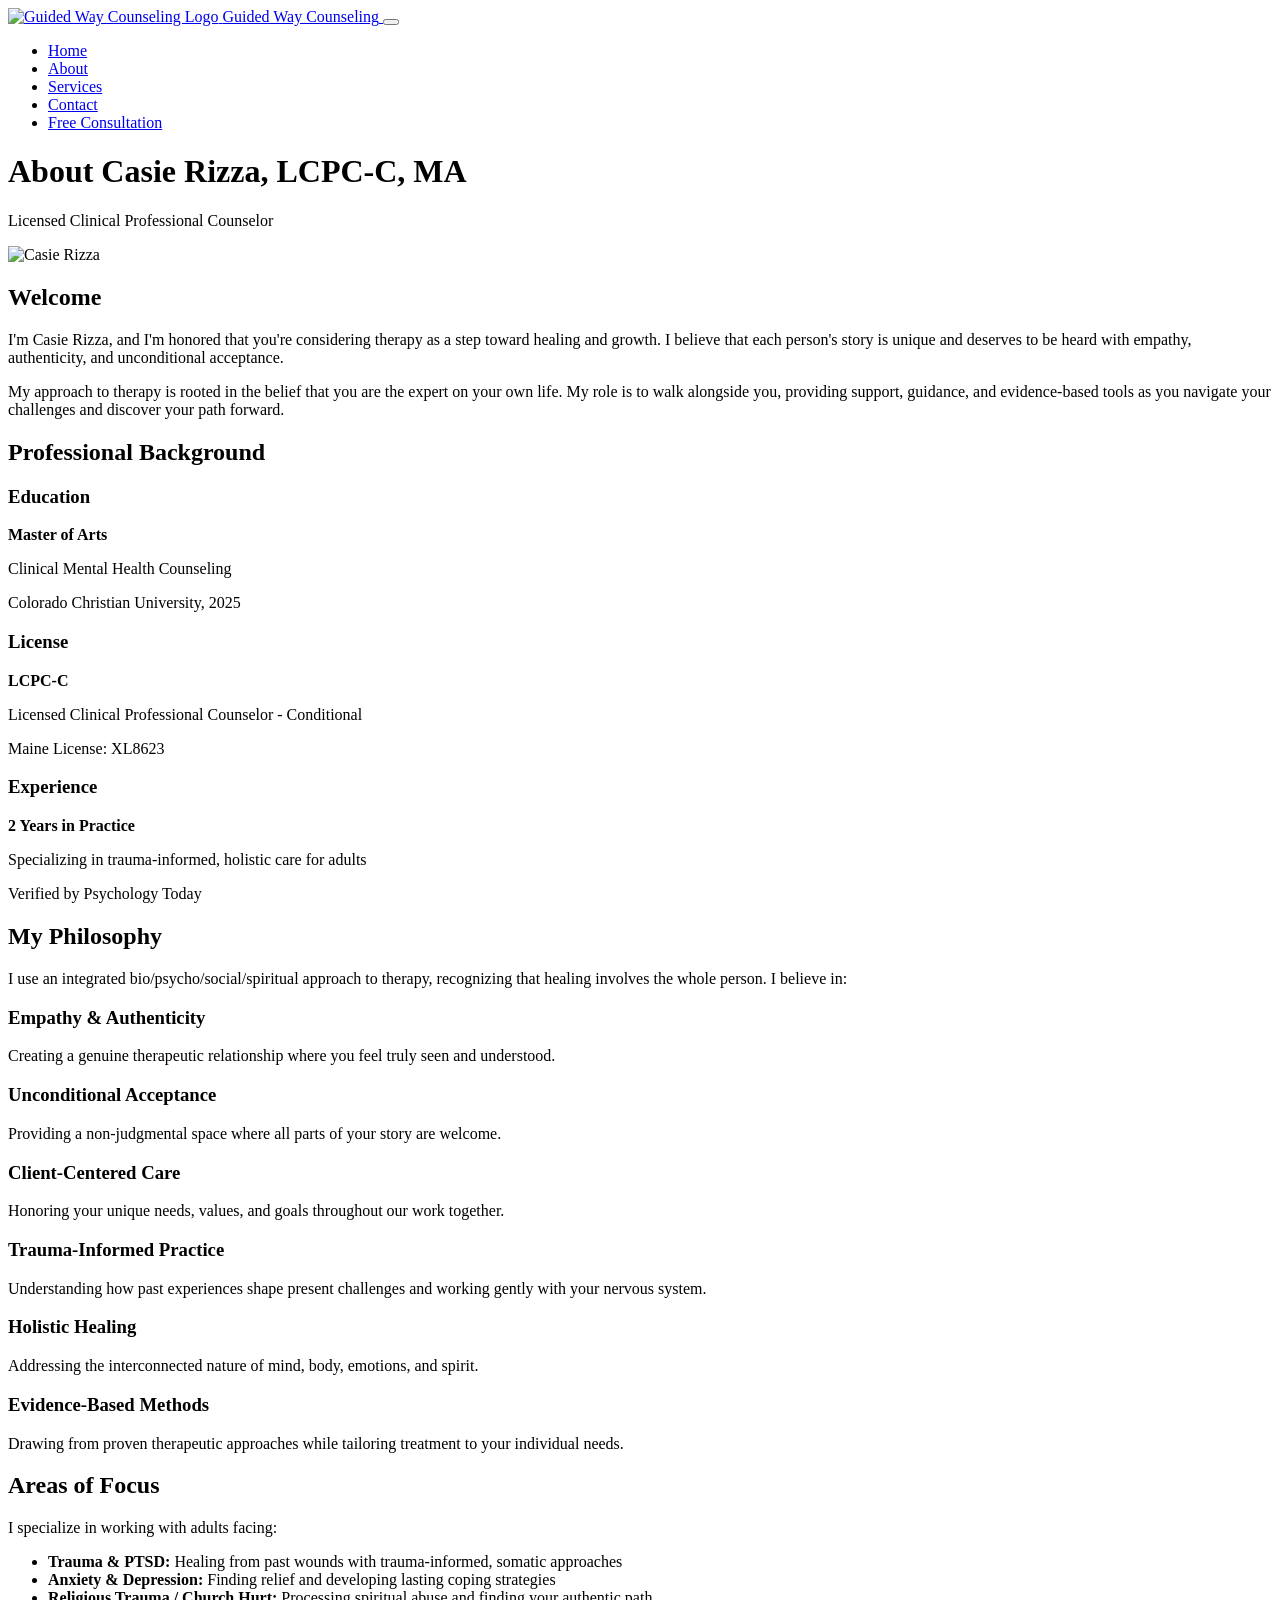
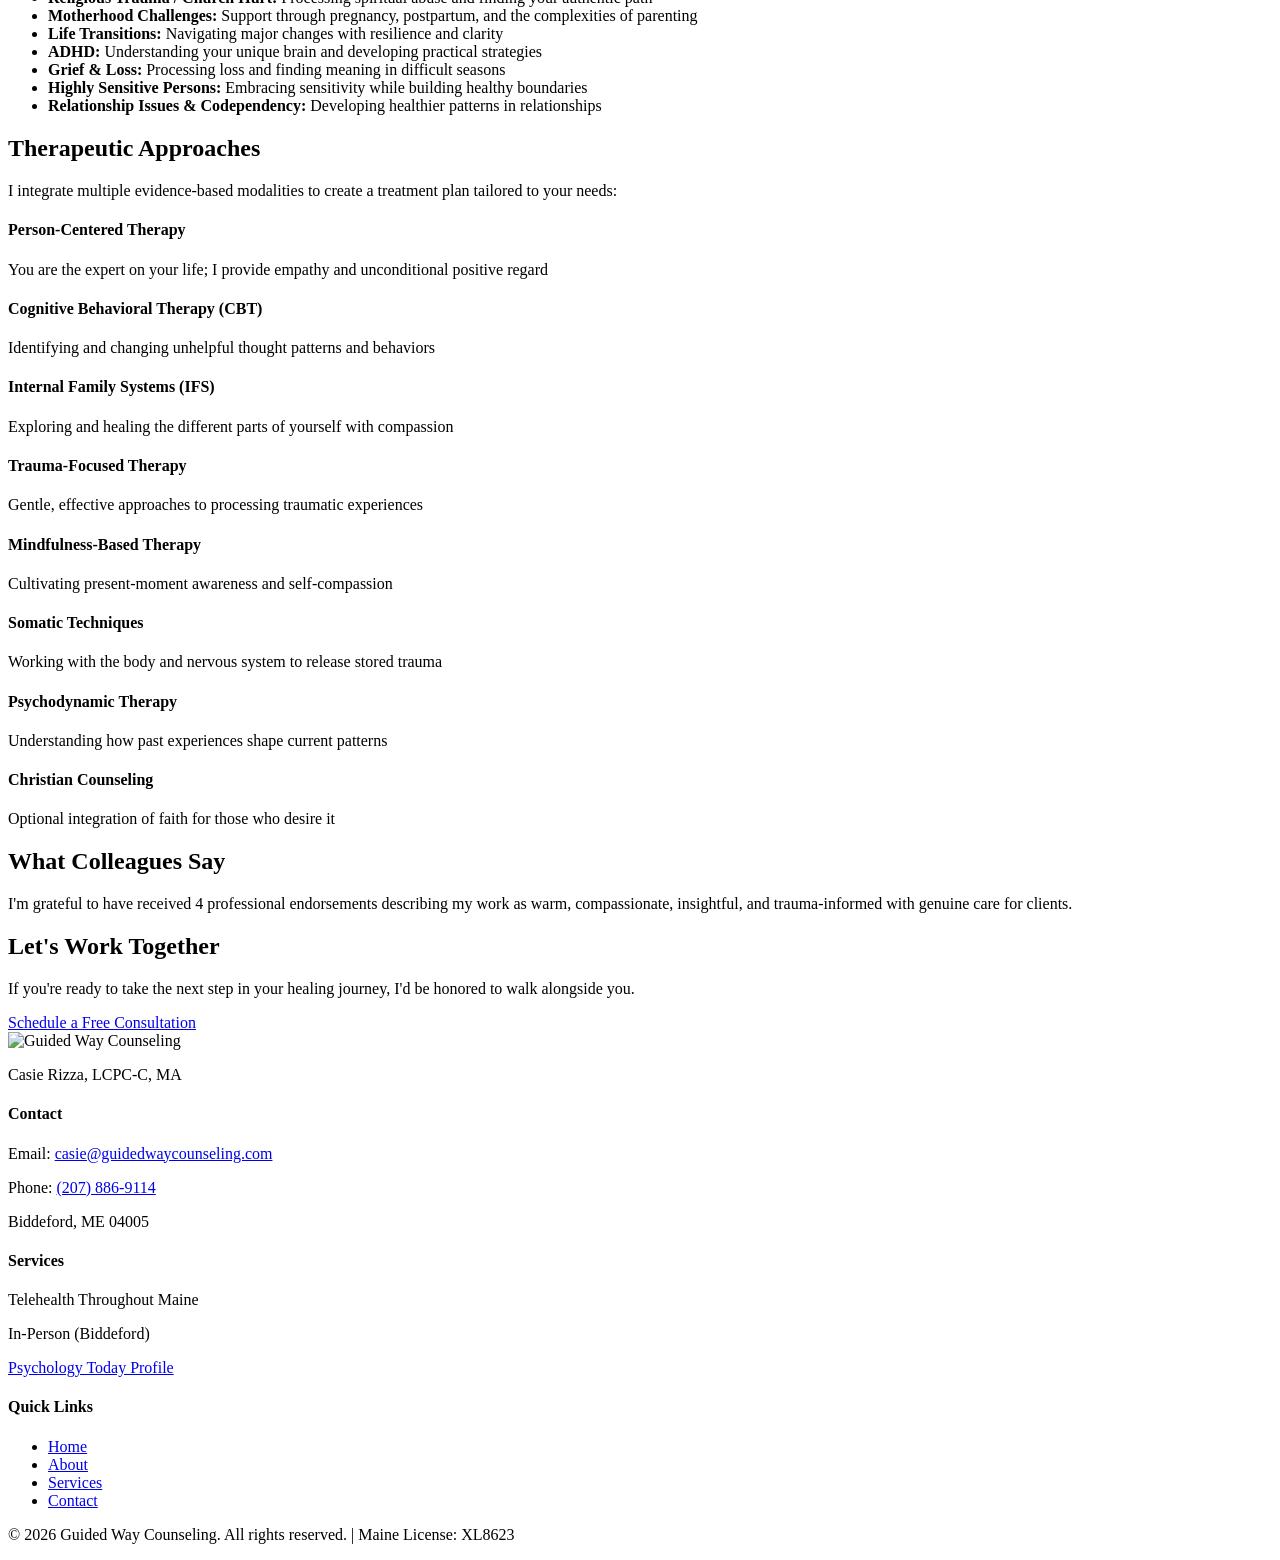
==== about.html @ c4709c86 "Adding About.html" ====
<!DOCTYPE html>
<html lang="en">
<head>
    <meta charset="UTF-8">
    <meta name="viewport" content="width=device-width, initial-scale=1.0">
    <meta name="description" content="Meet Casie Rizza, LCPC-C - Licensed therapist in Biddeford, Maine specializing in trauma, anxiety, and holistic mental health care.">
    <title>About Casie Rizza | Guided Way Counseling</title>
    <link rel="stylesheet" href="css/styles.css">
    <link rel="preconnect" href="https://fonts.googleapis.com">
    <link rel="preconnect" href="https://fonts.gstatic.com" crossorigin>
    <link href="https://fonts.googleapis.com/css2?family=Cormorant+Garamond:wght@300;400;600&family=Montserrat:wght@300;400;500;600&display=swap" rel="stylesheet">
</head>
<body>
    <nav class="navbar">
        <div class="container nav-container">
            <a href="index.html" class="logo">
                <img src="Resources/logo.png" alt="Guided Way Counseling Logo">
                <span>Guided Way Counseling</span>
            </a>
            <button class="mobile-menu-toggle" aria-label="Toggle menu">
                <span></span>
                <span></span>
                <span></span>
            </button>
            <ul class="nav-menu">
                <li><a href="index.html">Home</a></li>
                <li><a href="about.html" class="active">About</a></li>
                <li><a href="services.html">Services</a></li>
                <li><a href="contact.html">Contact</a></li>
                <li><a href="contact.html#consultation" class="cta-button">Free Consultation</a></li>
            </ul>
        </div>
    </nav>

    <header class="page-header">
        <div class="container">
            <h1>About Casie Rizza, LCPC-C, MA</h1>
            <p>Licensed Clinical Professional Counselor</p>
        </div>
    </header>

    <section class="about-content">
        <div class="container">
            <div class="about-intro">
                <div class="about-image">
                    <img src="Resources/logo.png" alt="Casie Rizza">
                </div>
                <div class="about-text">
                    <h2>Welcome</h2>
                    <p>I'm Casie Rizza, and I'm honored that you're considering therapy as a step toward healing and growth. I believe that each person's story is unique and deserves to be heard with empathy, authenticity, and unconditional acceptance.</p>
                    <p>My approach to therapy is rooted in the belief that you are the expert on your own life. My role is to walk alongside you, providing support, guidance, and evidence-based tools as you navigate your challenges and discover your path forward.</p>
                </div>
            </div>

            <div class="credentials">
                <h2>Professional Background</h2>
                <div class="credentials-grid">
                    <div class="credential-card">
                        <h3>Education</h3>
                        <p><strong>Master of Arts</strong></p>
                        <p>Clinical Mental Health Counseling</p>
                        <p>Colorado Christian University, 2025</p>
                    </div>
                    <div class="credential-card">
                        <h3>License</h3>
                        <p><strong>LCPC-C</strong></p>
                        <p>Licensed Clinical Professional Counselor - Conditional</p>
                        <p>Maine License: XL8623</p>
                    </div>
                    <div class="credential-card">
                        <h3>Experience</h3>
                        <p><strong>2 Years in Practice</strong></p>
                        <p>Specializing in trauma-informed, holistic care for adults</p>
                        <p>Verified by Psychology Today</p>
                    </div>
                </div>
            </div>

            <div class="philosophy">
                <h2>My Philosophy</h2>
                <p>I use an integrated bio/psycho/social/spiritual approach to therapy, recognizing that healing involves the whole person. I believe in:</p>
                <div class="philosophy-points">
                    <div class="philosophy-item">
                        <h3>Empathy & Authenticity</h3>
                        <p>Creating a genuine therapeutic relationship where you feel truly seen and understood.</p>
                    </div>
                    <div class="philosophy-item">
                        <h3>Unconditional Acceptance</h3>
                        <p>Providing a non-judgmental space where all parts of your story are welcome.</p>
                    </div>
                    <div class="philosophy-item">
                        <h3>Client-Centered Care</h3>
                        <p>Honoring your unique needs, values, and goals throughout our work together.</p>
                    </div>
                    <div class="philosophy-item">
                        <h3>Trauma-Informed Practice</h3>
                        <p>Understanding how past experiences shape present challenges and working gently with your nervous system.</p>
                    </div>
                    <div class="philosophy-item">
                        <h3>Holistic Healing</h3>
                        <p>Addressing the interconnected nature of mind, body, emotions, and spirit.</p>
                    </div>
                    <div class="philosophy-item">
                        <h3>Evidence-Based Methods</h3>
                        <p>Drawing from proven therapeutic approaches while tailoring treatment to your individual needs.</p>
                    </div>
                </div>
            </div>

            <div class="specialization">
                <h2>Areas of Focus</h2>
                <p>I specialize in working with adults facing:</p>
                <ul class="specialization-list">
                    <li><strong>Trauma & PTSD:</strong> Healing from past wounds with trauma-informed, somatic approaches</li>
                    <li><strong>Anxiety & Depression:</strong> Finding relief and developing lasting coping strategies</li>
                    <li><strong>Religious Trauma / Church Hurt:</strong> Processing spiritual abuse and finding your authentic path</li>
                    <li><strong>Motherhood Challenges:</strong> Support through pregnancy, postpartum, and the complexities of parenting</li>
                    <li><strong>Life Transitions:</strong> Navigating major changes with resilience and clarity</li>
                    <li><strong>ADHD:</strong> Understanding your unique brain and developing practical strategies</li>
                    <li><strong>Grief & Loss:</strong> Processing loss and finding meaning in difficult seasons</li>
                    <li><strong>Highly Sensitive Persons:</strong> Embracing sensitivity while building healthy boundaries</li>
                    <li><strong>Relationship Issues & Codependency:</strong> Developing healthier patterns in relationships</li>
                </ul>
            </div>

            <div class="approach-methods">
                <h2>Therapeutic Approaches</h2>
                <p>I integrate multiple evidence-based modalities to create a treatment plan tailored to your needs:</p>
                <div class="methods-grid">
                    <div class="method-item">
                        <h4>Person-Centered Therapy</h4>
                        <p>You are the expert on your life; I provide empathy and unconditional positive regard</p>
                    </div>
                    <div class="method-item">
                        <h4>Cognitive Behavioral Therapy (CBT)</h4>
                        <p>Identifying and changing unhelpful thought patterns and behaviors</p>
                    </div>
                    <div class="method-item">
                        <h4>Internal Family Systems (IFS)</h4>
                        <p>Exploring and healing the different parts of yourself with compassion</p>
                    </div>
                    <div class="method-item">
                        <h4>Trauma-Focused Therapy</h4>
                        <p>Gentle, effective approaches to processing traumatic experiences</p>
                    </div>
                    <div class="method-item">
                        <h4>Mindfulness-Based Therapy</h4>
                        <p>Cultivating present-moment awareness and self-compassion</p>
                    </div>
                    <div class="method-item">
                        <h4>Somatic Techniques</h4>
                        <p>Working with the body and nervous system to release stored trauma</p>
                    </div>
                    <div class="method-item">
                        <h4>Psychodynamic Therapy</h4>
                        <p>Understanding how past experiences shape current patterns</p>
                    </div>
                    <div class="method-item">
                        <h4>Christian Counseling</h4>
                        <p>Optional integration of faith for those who desire it</p>
                    </div>
                </div>
            </div>

            <div class="endorsements">
                <h2>What Colleagues Say</h2>
                <p class="endorsement-intro">I'm grateful to have received 4 professional endorsements describing my work as warm, compassionate, insightful, and trauma-informed with genuine care for clients.</p>
            </div>

            <div class="cta-box">
                <h2>Let's Work Together</h2>
                <p>If you're ready to take the next step in your healing journey, I'd be honored to walk alongside you.</p>
                <a href="contact.html#consultation" class="button primary">Schedule a Free Consultation</a>
            </div>
        </div>
    </section>

    <footer>
        <div class="container footer-content">
            <div class="footer-col">
                <img src="Resources/logo.png" alt="Guided Way Counseling" class="footer-logo">
                <p>Casie Rizza, LCPC-C, MA</p>
            </div>
            <div class="footer-col">
                <h4>Contact</h4>
                <p>Email: <a href="mailto:casie@guidedwaycounseling.com">casie@guidedwaycounseling.com</a></p>
                <p>Phone: <a href="tel:2078869114">(207) 886-9114</a></p>
                <p>Biddeford, ME 04005</p>
            </div>
            <div class="footer-col">
                <h4>Services</h4>
                <p>Telehealth Throughout Maine</p>
                <p>In-Person (Biddeford)</p>
                <p><a href="https://www.psychologytoday.com/us/therapists/casie-rizza-biddeford-me/1425780" target="_blank" rel="noopener">Psychology Today Profile</a></p>
            </div>
            <div class="footer-col">
                <h4>Quick Links</h4>
                <ul>
                    <li><a href="index.html">Home</a></li>
                    <li><a href="about.html">About</a></li>
                    <li><a href="services.html">Services</a></li>
                    <li><a href="contact.html">Contact</a></li>
                </ul>
            </div>
        </div>
        <div class="footer-bottom">
            <p>&copy; 2026 Guided Way Counseling. All rights reserved. | Maine License: XL8623</p>
        </div>
    </footer>

    <script src="js/script.js"></script>
</body>
</html>
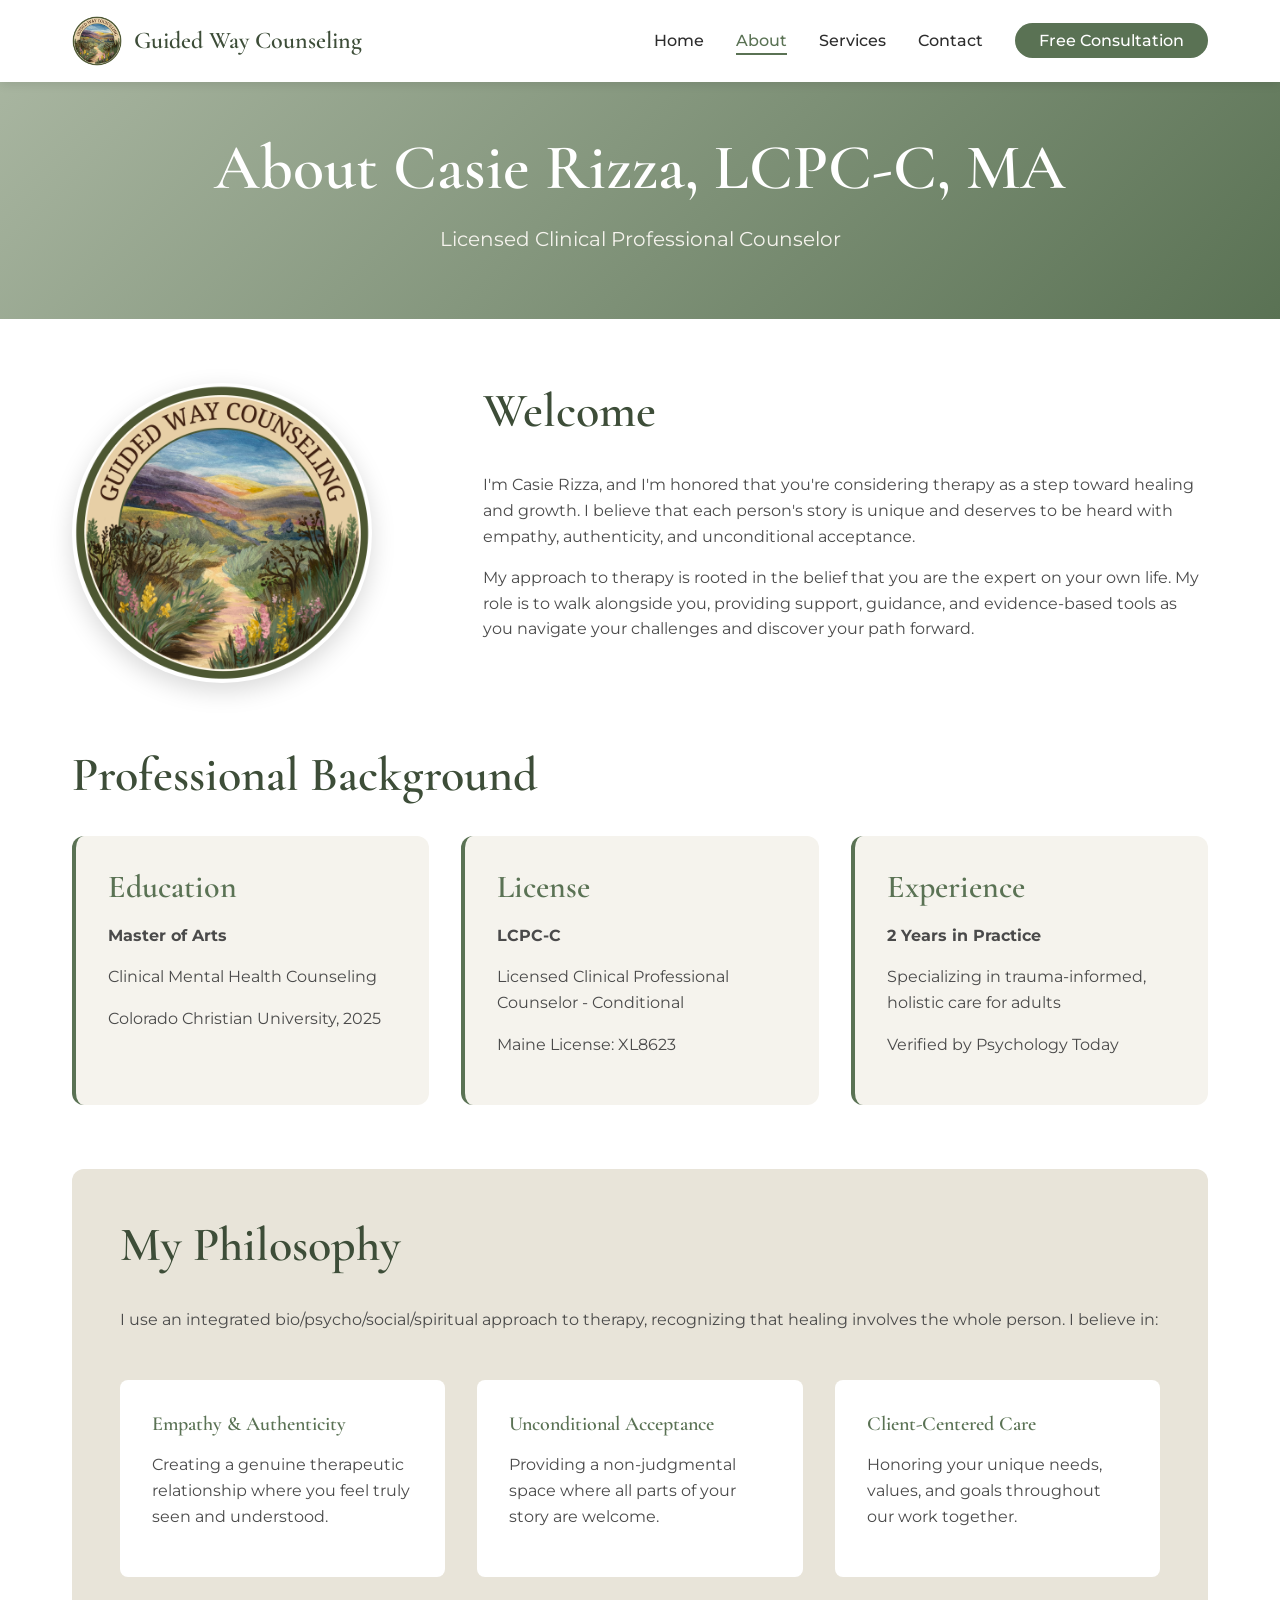
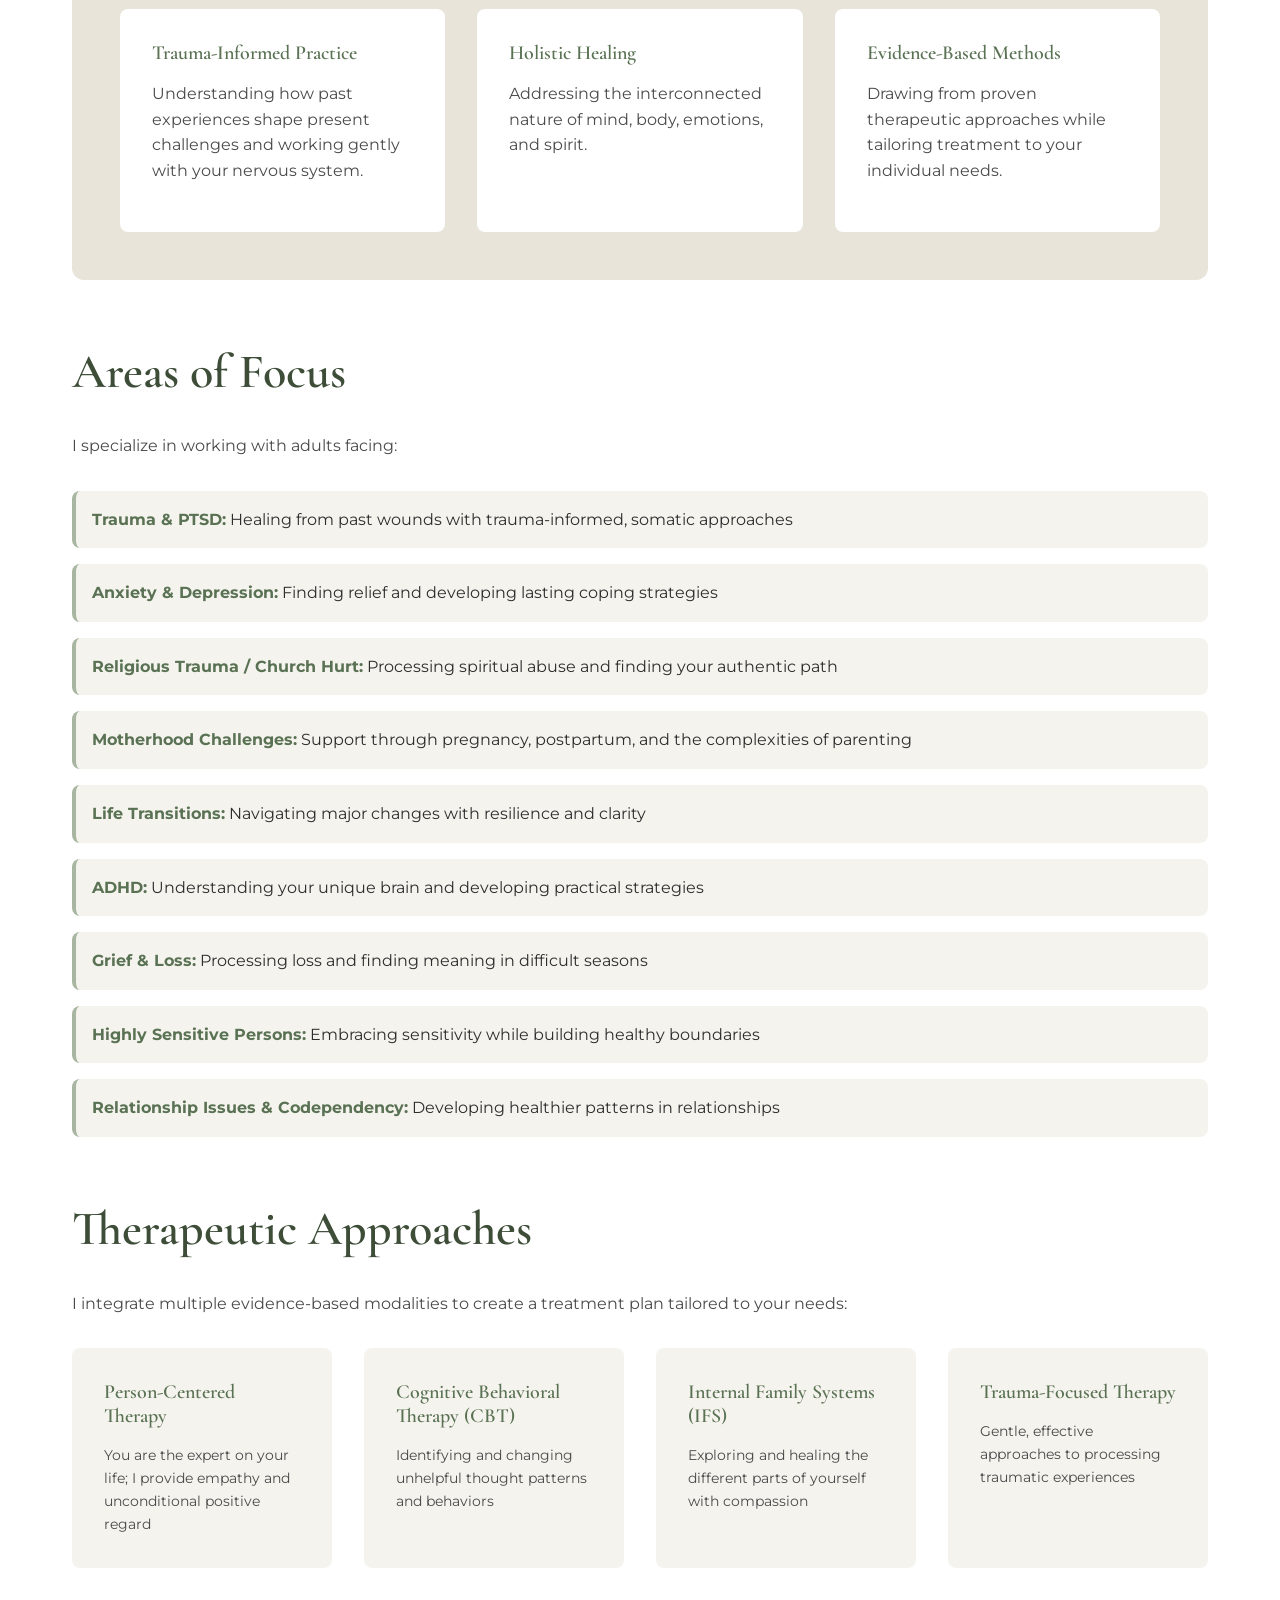
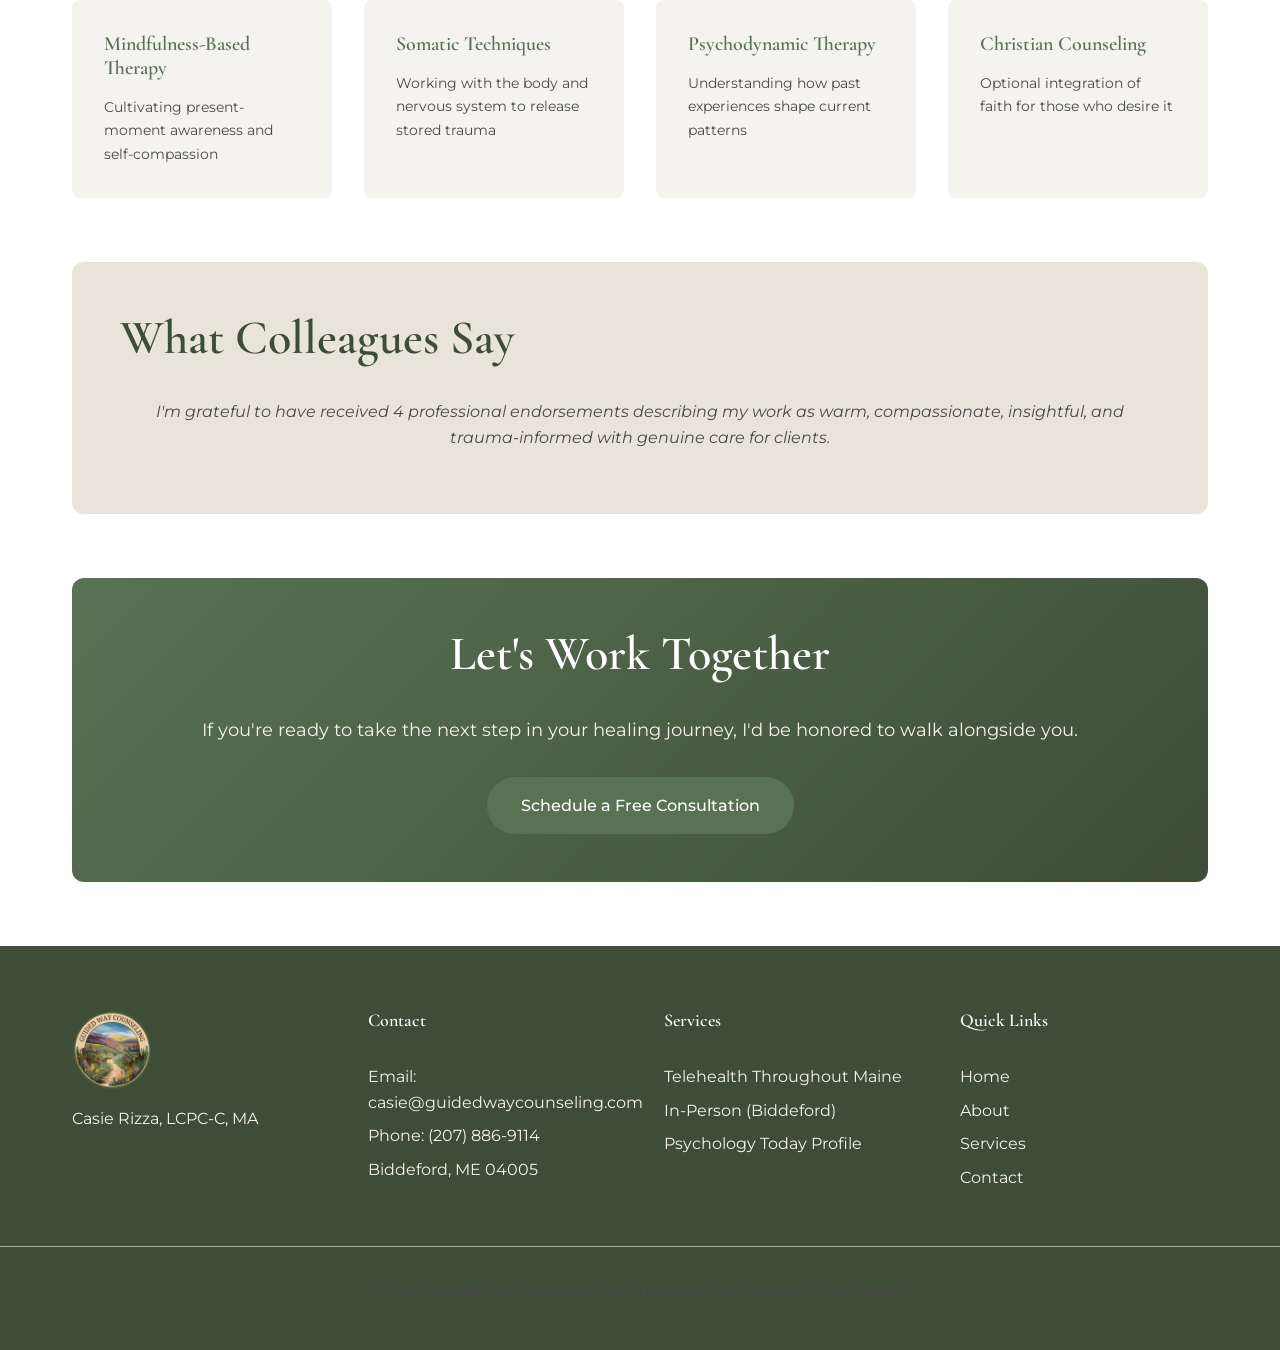
==== commit c757688a: "Added construction page" ====
--- a/about.html
+++ b/about.html
@@ -13,7 +13,7 @@
 <body>
     <nav class="navbar">
         <div class="container nav-container">
-            <a href="index.html" class="logo">
+            <a href="home.html" class="logo">
                 <img src="Resources/logo.png" alt="Guided Way Counseling Logo">
                 <span>Guided Way Counseling</span>
             </a>
@@ -23,7 +23,7 @@
                 <span></span>
             </button>
             <ul class="nav-menu">
-                <li><a href="index.html">Home</a></li>
+                <li><a href="home.html">Home</a></li>
                 <li><a href="about.html" class="active">About</a></li>
                 <li><a href="services.html">Services</a></li>
                 <li><a href="contact.html">Contact</a></li>
@@ -196,7 +196,7 @@
             <div class="footer-col">
                 <h4>Quick Links</h4>
                 <ul>
-                    <li><a href="index.html">Home</a></li>
+                    <li><a href="home.html">Home</a></li>
                     <li><a href="about.html">About</a></li>
                     <li><a href="services.html">Services</a></li>
                     <li><a href="contact.html">Contact</a></li>
--- a/css/styles.css
+++ b/css/styles.css
@@ -0,0 +1,1163 @@
+/* ========================================
+   CSS VARIABLES & RESET
+   ======================================== */
+
+:root {
+    /* Color palette inspired by the logo */
+    --primary-green: #5a7254;
+    --dark-green: #3d4d38;
+    --light-green: #8b9d83;
+    --sage: #a8b5a0;
+    --cream: #f5f3ed;
+    --beige: #e8e4d9;
+    --warm-brown: #8b7355;
+    --text-dark: #2d2d2d;
+    --text-medium: #4a4a4a;
+    --text-light: #6b6b6b;
+    --white: #ffffff;
+
+    /* Typography */
+    --font-heading: 'Cormorant Garamond', serif;
+    --font-body: 'Montserrat', sans-serif;
+
+    /* Spacing */
+    --spacing-xs: 0.5rem;
+    --spacing-sm: 1rem;
+    --spacing-md: 2rem;
+    --spacing-lg: 3rem;
+    --spacing-xl: 4rem;
+
+    /* Transitions */
+    --transition: all 0.3s ease;
+}
+
+* {
+    margin: 0;
+    padding: 0;
+    box-sizing: border-box;
+}
+
+html {
+    scroll-behavior: smooth;
+}
+
+body {
+    font-family: var(--font-body);
+    color: var(--text-dark);
+    line-height: 1.6;
+    background-color: var(--white);
+}
+
+img {
+    max-width: 100%;
+    height: auto;
+    display: block;
+}
+
+a {
+    text-decoration: none;
+    color: inherit;
+    transition: var(--transition);
+}
+
+ul {
+    list-style: none;
+}
+
+/* ========================================
+   TYPOGRAPHY
+   ======================================== */
+
+h1, h2, h3, h4, h5, h6 {
+    font-family: var(--font-heading);
+    font-weight: 600;
+    line-height: 1.2;
+    color: var(--dark-green);
+}
+
+h1 {
+    font-size: clamp(2.5rem, 5vw, 4rem);
+    margin-bottom: var(--spacing-md);
+}
+
+h2 {
+    font-size: clamp(2rem, 4vw, 3rem);
+    margin-bottom: var(--spacing-md);
+}
+
+h3 {
+    font-size: clamp(1.5rem, 3vw, 2rem);
+    margin-bottom: var(--spacing-sm);
+}
+
+h4 {
+    font-size: 1.25rem;
+    margin-bottom: var(--spacing-sm);
+}
+
+p {
+    margin-bottom: var(--spacing-sm);
+    color: var(--text-medium);
+}
+
+/* ========================================
+   LAYOUT UTILITIES
+   ======================================== */
+
+.container {
+    max-width: 1200px;
+    margin: 0 auto;
+    padding: 0 var(--spacing-md);
+}
+
+.center-button {
+    text-align: center;
+    margin-top: var(--spacing-lg);
+}
+
+/* ========================================
+   BUTTONS
+   ======================================== */
+
+.button {
+    display: inline-block;
+    padding: 0.875rem 2rem;
+    border-radius: 50px;
+    font-weight: 500;
+    font-size: 1rem;
+    text-align: center;
+    cursor: pointer;
+    transition: var(--transition);
+    border: 2px solid transparent;
+}
+
+.button.primary {
+    background-color: var(--primary-green);
+    color: var(--white);
+    border-color: var(--primary-green);
+}
+
+.button.primary:hover {
+    background-color: var(--dark-green);
+    border-color: var(--dark-green);
+    transform: translateY(-2px);
+    box-shadow: 0 4px 12px rgba(58, 77, 52, 0.3);
+}
+
+.button.secondary {
+    background-color: transparent;
+    color: var(--primary-green);
+    border-color: var(--primary-green);
+}
+
+.button.secondary:hover {
+    background-color: var(--primary-green);
+    color: var(--white);
+    transform: translateY(-2px);
+}
+
+.button.large {
+    padding: 1.125rem 2.5rem;
+    font-size: 1.125rem;
+}
+
+/* ========================================
+   NAVIGATION
+   ======================================== */
+
+.navbar {
+    background-color: var(--white);
+    box-shadow: 0 2px 10px rgba(0, 0, 0, 0.1);
+    position: sticky;
+    top: 0;
+    z-index: 1000;
+    padding: 1rem 0;
+}
+
+.nav-container {
+    display: flex;
+    justify-content: space-between;
+    align-items: center;
+}
+
+.logo {
+    display: flex;
+    align-items: center;
+    gap: 0.75rem;
+    font-family: var(--font-heading);
+    font-size: 1.5rem;
+    font-weight: 600;
+    color: var(--dark-green);
+}
+
+.logo img {
+    width: 50px;
+    height: 50px;
+    border-radius: 50%;
+}
+
+.nav-menu {
+    display: flex;
+    gap: 2rem;
+    align-items: center;
+}
+
+.nav-menu a {
+    color: var(--text-dark);
+    font-weight: 500;
+    font-size: 1rem;
+    position: relative;
+}
+
+.nav-menu a:hover,
+.nav-menu a.active {
+    color: var(--primary-green);
+}
+
+.nav-menu a::after {
+    content: '';
+    position: absolute;
+    bottom: -5px;
+    left: 0;
+    width: 0;
+    height: 2px;
+    background-color: var(--primary-green);
+    transition: var(--transition);
+}
+
+.nav-menu a:hover::after,
+.nav-menu a.active::after {
+    width: 100%;
+}
+
+.nav-menu .cta-button {
+    background-color: var(--primary-green);
+    color: var(--white);
+    padding: 0.5rem 1.5rem;
+    border-radius: 50px;
+}
+
+.nav-menu .cta-button::after {
+    display: none;
+}
+
+.nav-menu .cta-button:hover {
+    background-color: var(--dark-green);
+    transform: translateY(-2px);
+}
+
+.mobile-menu-toggle {
+    display: none;
+    flex-direction: column;
+    gap: 4px;
+    background: none;
+    border: none;
+    cursor: pointer;
+    padding: 0.5rem;
+}
+
+.mobile-menu-toggle span {
+    display: block;
+    width: 25px;
+    height: 3px;
+    background-color: var(--dark-green);
+    border-radius: 3px;
+    transition: var(--transition);
+}
+
+/* ========================================
+   HERO SECTION
+   ======================================== */
+
+.hero {
+    background: linear-gradient(135deg, var(--sage) 0%, var(--primary-green) 100%);
+    color: var(--white);
+    padding: var(--spacing-xl) 0;
+    text-align: center;
+    min-height: 70vh;
+    display: flex;
+    align-items: center;
+    justify-content: center;
+}
+
+.hero-content {
+    max-width: 900px;
+    margin: 0 auto;
+    padding: 0 var(--spacing-md);
+}
+
+.hero h1 {
+    color: var(--white);
+    margin-bottom: var(--spacing-md);
+    text-shadow: 2px 2px 4px rgba(0, 0, 0, 0.2);
+}
+
+.hero-subtitle {
+    font-size: clamp(1.25rem, 3vw, 1.75rem);
+    font-family: var(--font-heading);
+    margin-bottom: var(--spacing-sm);
+    font-weight: 400;
+}
+
+.hero-description {
+    font-size: clamp(1rem, 2vw, 1.125rem);
+    margin-bottom: var(--spacing-lg);
+    max-width: 700px;
+    margin-left: auto;
+    margin-right: auto;
+    color: var(--cream);
+}
+
+.hero-buttons {
+    display: flex;
+    gap: 1.5rem;
+    justify-content: center;
+    flex-wrap: wrap;
+}
+
+.hero-buttons .button.primary {
+    background-color: var(--white);
+    color: var(--primary-green);
+    border-color: var(--white);
+}
+
+.hero-buttons .button.primary:hover {
+    background-color: var(--cream);
+    border-color: var(--cream);
+}
+
+.hero-buttons .button.secondary {
+    background-color: transparent;
+    color: var(--white);
+    border-color: var(--white);
+}
+
+.hero-buttons .button.secondary:hover {
+    background-color: var(--white);
+    color: var(--primary-green);
+}
+
+/* ========================================
+   PAGE HEADER
+   ======================================== */
+
+.page-header {
+    background: linear-gradient(135deg, var(--sage) 0%, var(--primary-green) 100%);
+    color: var(--white);
+    padding: var(--spacing-lg) 0;
+    text-align: center;
+}
+
+.page-header h1 {
+    color: var(--white);
+    margin-bottom: var(--spacing-sm);
+}
+
+.page-header p {
+    font-size: 1.25rem;
+    color: var(--cream);
+}
+
+/* ========================================
+   SECTIONS
+   ======================================== */
+
+section {
+    padding: var(--spacing-xl) 0;
+}
+
+.intro {
+    background-color: var(--cream);
+    text-align: center;
+}
+
+.intro-content {
+    max-width: 800px;
+    margin: 0 auto;
+}
+
+.intro h2 {
+    margin-bottom: var(--spacing-md);
+}
+
+/* ========================================
+   SPECIALTIES SECTION
+   ======================================== */
+
+.specialties {
+    background-color: var(--white);
+}
+
+.specialties h2 {
+    text-align: center;
+    margin-bottom: var(--spacing-lg);
+}
+
+.specialties-grid {
+    display: grid;
+    grid-template-columns: repeat(auto-fit, minmax(250px, 1fr));
+    gap: var(--spacing-md);
+}
+
+.specialty-card {
+    background-color: var(--cream);
+    padding: var(--spacing-md);
+    border-radius: 12px;
+    text-align: center;
+    transition: var(--transition);
+    border: 2px solid transparent;
+}
+
+.specialty-card:hover {
+    transform: translateY(-5px);
+    box-shadow: 0 8px 20px rgba(0, 0, 0, 0.1);
+    border-color: var(--sage);
+}
+
+.specialty-icon {
+    font-size: 3rem;
+    margin-bottom: var(--spacing-sm);
+}
+
+.specialty-card h3 {
+    color: var(--primary-green);
+    margin-bottom: var(--spacing-sm);
+}
+
+.specialty-card p {
+    font-size: 0.95rem;
+}
+
+/* ========================================
+   APPROACH SECTION
+   ======================================== */
+
+.approach {
+    background-color: var(--beige);
+}
+
+.approach-content {
+    display: grid;
+    grid-template-columns: 1fr 1fr;
+    gap: var(--spacing-lg);
+    align-items: center;
+}
+
+.approach-text ul {
+    list-style: disc;
+    margin-left: var(--spacing-md);
+    margin-bottom: var(--spacing-md);
+}
+
+.approach-text ul li {
+    margin-bottom: var(--spacing-xs);
+    color: var(--text-medium);
+}
+
+.approach-image img {
+    border-radius: 50%;
+    max-width: 400px;
+    margin: 0 auto;
+    box-shadow: 0 8px 24px rgba(0, 0, 0, 0.15);
+}
+
+/* ========================================
+   AVAILABILITY SECTION
+   ======================================== */
+
+.availability {
+    background-color: var(--white);
+}
+
+.availability h2 {
+    text-align: center;
+    margin-bottom: var(--spacing-lg);
+}
+
+.availability-grid {
+    display: grid;
+    grid-template-columns: repeat(auto-fit, minmax(300px, 1fr));
+    gap: var(--spacing-md);
+    max-width: 900px;
+    margin: 0 auto;
+}
+
+.availability-card {
+    background-color: var(--cream);
+    padding: var(--spacing-md);
+    border-radius: 12px;
+    border: 2px solid var(--sage);
+}
+
+.availability-card h3 {
+    color: var(--primary-green);
+    margin-bottom: var(--spacing-md);
+    text-align: center;
+}
+
+.availability-card p {
+    margin-bottom: var(--spacing-sm);
+}
+
+.availability-card .accepting {
+    color: var(--primary-green);
+    font-weight: 600;
+    margin-top: var(--spacing-md);
+}
+
+.availability-card .note {
+    font-style: italic;
+    color: var(--text-light);
+    margin-top: var(--spacing-md);
+}
+
+/* ========================================
+   CTA SECTION
+   ======================================== */
+
+.cta-section {
+    background: linear-gradient(135deg, var(--primary-green) 0%, var(--dark-green) 100%);
+    color: var(--white);
+    text-align: center;
+    padding: var(--spacing-xl) 0;
+}
+
+.cta-section h2 {
+    color: var(--white);
+    margin-bottom: var(--spacing-sm);
+}
+
+.cta-section p {
+    color: var(--cream);
+    font-size: 1.125rem;
+    margin-bottom: var(--spacing-lg);
+}
+
+.cta-section .button.primary {
+    background-color: var(--white);
+    color: var(--primary-green);
+    border-color: var(--white);
+}
+
+.cta-section .button.primary:hover {
+    background-color: var(--cream);
+    border-color: var(--cream);
+}
+
+/* ========================================
+   ABOUT PAGE
+   ======================================== */
+
+.about-content {
+    padding: var(--spacing-xl) 0;
+}
+
+.about-intro {
+    display: grid;
+    grid-template-columns: 1fr 2fr;
+    gap: var(--spacing-lg);
+    align-items: start;
+    margin-bottom: var(--spacing-xl);
+}
+
+.about-image img {
+    border-radius: 50%;
+    max-width: 300px;
+    box-shadow: 0 8px 24px rgba(0, 0, 0, 0.15);
+}
+
+.credentials {
+    margin-bottom: var(--spacing-xl);
+}
+
+.credentials-grid {
+    display: grid;
+    grid-template-columns: repeat(auto-fit, minmax(280px, 1fr));
+    gap: var(--spacing-md);
+}
+
+.credential-card {
+    background-color: var(--cream);
+    padding: var(--spacing-md);
+    border-radius: 12px;
+    border-left: 4px solid var(--primary-green);
+}
+
+.credential-card h3 {
+    color: var(--primary-green);
+    margin-bottom: var(--spacing-sm);
+}
+
+.philosophy {
+    margin-bottom: var(--spacing-xl);
+    background-color: var(--beige);
+    padding: var(--spacing-lg);
+    border-radius: 12px;
+}
+
+.philosophy-points {
+    display: grid;
+    grid-template-columns: repeat(auto-fit, minmax(300px, 1fr));
+    gap: var(--spacing-md);
+    margin-top: var(--spacing-lg);
+}
+
+.philosophy-item {
+    background-color: var(--white);
+    padding: var(--spacing-md);
+    border-radius: 8px;
+}
+
+.philosophy-item h3 {
+    font-size: 1.25rem;
+    color: var(--primary-green);
+}
+
+.specialization {
+    margin-bottom: var(--spacing-xl);
+}
+
+.specialization-list {
+    list-style: none;
+    margin-top: var(--spacing-md);
+}
+
+.specialization-list li {
+    padding: var(--spacing-sm);
+    margin-bottom: var(--spacing-sm);
+    background-color: var(--cream);
+    border-radius: 8px;
+    border-left: 4px solid var(--sage);
+}
+
+.specialization-list li strong {
+    color: var(--primary-green);
+}
+
+.approach-methods {
+    margin-bottom: var(--spacing-xl);
+}
+
+.methods-grid {
+    display: grid;
+    grid-template-columns: repeat(auto-fit, minmax(250px, 1fr));
+    gap: var(--spacing-md);
+    margin-top: var(--spacing-md);
+}
+
+.method-item {
+    background-color: var(--cream);
+    padding: var(--spacing-md);
+    border-radius: 8px;
+}
+
+.method-item h4 {
+    color: var(--primary-green);
+}
+
+.method-item p {
+    font-size: 0.9rem;
+    margin: 0;
+}
+
+.endorsements {
+    background-color: var(--beige);
+    padding: var(--spacing-lg);
+    border-radius: 12px;
+    margin-bottom: var(--spacing-xl);
+}
+
+.endorsement-intro {
+    font-style: italic;
+    color: var(--text-medium);
+    text-align: center;
+}
+
+.cta-box {
+    background: linear-gradient(135deg, var(--primary-green) 0%, var(--dark-green) 100%);
+    color: var(--white);
+    padding: var(--spacing-lg);
+    border-radius: 12px;
+    text-align: center;
+}
+
+.cta-box h2 {
+    color: var(--white);
+}
+
+.cta-box p {
+    color: var(--cream);
+    font-size: 1.125rem;
+    margin-bottom: var(--spacing-md);
+}
+
+/* ========================================
+   SERVICES PAGE
+   ======================================== */
+
+.services-intro {
+    background-color: var(--cream);
+    padding: var(--spacing-lg) 0;
+    text-align: center;
+}
+
+.intro-text {
+    max-width: 800px;
+    margin: 0 auto;
+    font-size: 1.125rem;
+}
+
+.services-detail {
+    background-color: var(--white);
+}
+
+.service-item {
+    margin-bottom: var(--spacing-xl);
+    padding-bottom: var(--spacing-xl);
+    border-bottom: 2px solid var(--beige);
+}
+
+.service-item:last-child {
+    border-bottom: none;
+}
+
+.service-content {
+    max-width: 900px;
+    margin: 0 auto;
+}
+
+.service-icon {
+    font-size: 4rem;
+    text-align: center;
+    margin-bottom: var(--spacing-md);
+}
+
+.service-content h2 {
+    text-align: center;
+    color: var(--primary-green);
+    margin-bottom: var(--spacing-md);
+}
+
+.service-content p {
+    margin-bottom: var(--spacing-md);
+    font-size: 1.05rem;
+}
+
+.service-content ul {
+    list-style: disc;
+    margin-left: var(--spacing-md);
+    margin-bottom: var(--spacing-md);
+}
+
+.service-content ul li {
+    margin-bottom: var(--spacing-xs);
+}
+
+.therapy-format {
+    background-color: var(--beige);
+}
+
+.therapy-format h2 {
+    text-align: center;
+    margin-bottom: var(--spacing-lg);
+}
+
+.format-grid {
+    display: grid;
+    grid-template-columns: repeat(auto-fit, minmax(280px, 1fr));
+    gap: var(--spacing-md);
+}
+
+.format-card {
+    background-color: var(--white);
+    padding: var(--spacing-md);
+    border-radius: 12px;
+    border-top: 4px solid var(--primary-green);
+}
+
+.format-card h3 {
+    color: var(--primary-green);
+    margin-bottom: var(--spacing-md);
+    text-align: center;
+}
+
+.insurance-fees {
+    background-color: var(--cream);
+}
+
+.insurance-fees h2 {
+    text-align: center;
+    margin-bottom: var(--spacing-lg);
+}
+
+.fees-content {
+    display: grid;
+    grid-template-columns: repeat(auto-fit, minmax(300px, 1fr));
+    gap: var(--spacing-md);
+    max-width: 1000px;
+    margin: 0 auto;
+}
+
+.fee-item {
+    background-color: var(--white);
+    padding: var(--spacing-md);
+    border-radius: 12px;
+}
+
+.fee-item h3 {
+    color: var(--primary-green);
+    margin-bottom: var(--spacing-md);
+    text-align: center;
+}
+
+.fee-item .button {
+    margin-top: var(--spacing-md);
+    width: 100%;
+}
+
+/* ========================================
+   CONTACT PAGE
+   ======================================== */
+
+.contact-content {
+    background-color: var(--white);
+}
+
+.contact-intro {
+    text-align: center;
+    max-width: 800px;
+    margin: 0 auto var(--spacing-xl);
+}
+
+.contact-grid {
+    display: grid;
+    grid-template-columns: 1fr 1fr;
+    gap: var(--spacing-lg);
+    max-width: 1200px;
+    margin: 0 auto;
+}
+
+.contact-methods h3 {
+    color: var(--primary-green);
+    margin-bottom: var(--spacing-lg);
+}
+
+.contact-method {
+    display: flex;
+    gap: var(--spacing-md);
+    margin-bottom: var(--spacing-lg);
+    padding: var(--spacing-md);
+    background-color: var(--cream);
+    border-radius: 8px;
+}
+
+.method-icon {
+    font-size: 2rem;
+    flex-shrink: 0;
+}
+
+.method-details h4 {
+    color: var(--primary-green);
+    margin-bottom: var(--spacing-xs);
+}
+
+.method-details a {
+    color: var(--primary-green);
+    text-decoration: underline;
+}
+
+.method-details a:hover {
+    color: var(--dark-green);
+}
+
+.method-note {
+    font-size: 0.9rem;
+    font-style: italic;
+    color: var(--text-light);
+}
+
+.availability-box {
+    background-color: var(--beige);
+    padding: var(--spacing-md);
+    border-radius: 8px;
+    border-left: 4px solid var(--primary-green);
+}
+
+.availability-box h4 {
+    color: var(--primary-green);
+    margin-bottom: var(--spacing-md);
+}
+
+.contact-form-container {
+    background-color: var(--cream);
+    padding: var(--spacing-lg);
+    border-radius: 12px;
+}
+
+.contact-form-container h3 {
+    color: var(--primary-green);
+    margin-bottom: var(--spacing-md);
+}
+
+.contact-form .form-group {
+    margin-bottom: var(--spacing-md);
+}
+
+.contact-form label {
+    display: block;
+    margin-bottom: var(--spacing-xs);
+    font-weight: 500;
+    color: var(--dark-green);
+}
+
+.contact-form input,
+.contact-form select,
+.contact-form textarea {
+    width: 100%;
+    padding: 0.75rem;
+    border: 2px solid var(--sage);
+    border-radius: 8px;
+    font-family: var(--font-body);
+    font-size: 1rem;
+    transition: var(--transition);
+}
+
+.contact-form input:focus,
+.contact-form select:focus,
+.contact-form textarea:focus {
+    outline: none;
+    border-color: var(--primary-green);
+}
+
+.contact-form textarea {
+    resize: vertical;
+}
+
+.checkbox-label {
+    display: flex;
+    align-items: start;
+    gap: var(--spacing-xs);
+    cursor: pointer;
+}
+
+.checkbox-label input[type="checkbox"] {
+    width: auto;
+    margin-top: 0.25rem;
+}
+
+.contact-form button {
+    width: 100%;
+    border: none;
+    cursor: pointer;
+}
+
+.form-note {
+    font-size: 0.85rem;
+    color: var(--text-light);
+    margin-top: var(--spacing-md);
+    text-align: center;
+}
+
+.faq-section {
+    background-color: var(--beige);
+}
+
+.faq-section h2 {
+    text-align: center;
+    margin-bottom: var(--spacing-lg);
+}
+
+.faq-grid {
+    display: grid;
+    grid-template-columns: repeat(auto-fit, minmax(300px, 1fr));
+    gap: var(--spacing-md);
+}
+
+.faq-item {
+    background-color: var(--white);
+    padding: var(--spacing-md);
+    border-radius: 8px;
+}
+
+.faq-item h3 {
+    font-size: 1.125rem;
+    color: var(--primary-green);
+    margin-bottom: var(--spacing-sm);
+}
+
+.faq-item p {
+    font-size: 0.95rem;
+    margin: 0;
+}
+
+.location-section {
+    background-color: var(--cream);
+}
+
+.location-section h2 {
+    text-align: center;
+    margin-bottom: var(--spacing-lg);
+}
+
+.location-grid {
+    display: grid;
+    grid-template-columns: repeat(auto-fit, minmax(300px, 1fr));
+    gap: var(--spacing-md);
+    max-width: 800px;
+    margin: 0 auto;
+}
+
+.location-info {
+    background-color: var(--white);
+    padding: var(--spacing-md);
+    border-radius: 12px;
+    text-align: center;
+    border-top: 4px solid var(--primary-green);
+}
+
+.location-info h3 {
+    color: var(--primary-green);
+    margin-bottom: var(--spacing-md);
+}
+
+.location-note {
+    font-size: 0.9rem;
+    font-style: italic;
+    color: var(--text-light);
+    margin-top: var(--spacing-sm);
+}
+
+.cta-buttons {
+    display: flex;
+    gap: var(--spacing-md);
+    justify-content: center;
+    flex-wrap: wrap;
+}
+
+/* ========================================
+   FOOTER
+   ======================================== */
+
+footer {
+    background-color: var(--dark-green);
+    color: var(--cream);
+    padding: var(--spacing-xl) 0 var(--spacing-md);
+}
+
+.footer-content {
+    display: grid;
+    grid-template-columns: repeat(auto-fit, minmax(200px, 1fr));
+    gap: var(--spacing-lg);
+    margin-bottom: var(--spacing-lg);
+}
+
+.footer-col h4 {
+    color: var(--white);
+    margin-bottom: var(--spacing-md);
+    font-size: 1.125rem;
+}
+
+.footer-logo {
+    width: 80px;
+    height: 80px;
+    border-radius: 50%;
+    margin-bottom: var(--spacing-sm);
+}
+
+.footer-col p,
+.footer-col li {
+    margin-bottom: var(--spacing-xs);
+    color: var(--cream);
+}
+
+.footer-col a {
+    color: var(--cream);
+}
+
+.footer-col a:hover {
+    color: var(--white);
+    text-decoration: underline;
+}
+
+.footer-bottom {
+    text-align: center;
+    padding-top: var(--spacing-md);
+    border-top: 1px solid var(--sage);
+    color: var(--sage);
+    font-size: 0.9rem;
+}
+
+/* ========================================
+   RESPONSIVE DESIGN
+   ======================================== */
+
+@media (max-width: 768px) {
+    .nav-menu {
+        position: fixed;
+        left: -100%;
+        top: 80px;
+        flex-direction: column;
+        background-color: var(--white);
+        width: 100%;
+        text-align: center;
+        transition: 0.3s;
+        box-shadow: 0 10px 27px rgba(0, 0, 0, 0.1);
+        padding: var(--spacing-md);
+        gap: var(--spacing-md);
+    }
+
+    .nav-menu.active {
+        left: 0;
+    }
+
+    .mobile-menu-toggle {
+        display: flex;
+    }
+
+    .approach-content,
+    .about-intro,
+    .contact-grid {
+        grid-template-columns: 1fr;
+    }
+
+    .hero-buttons,
+    .cta-buttons {
+        flex-direction: column;
+        gap: var(--spacing-sm);
+    }
+
+    .hero-buttons .button,
+    .cta-buttons .button {
+        width: 100%;
+    }
+
+    .specialties-grid,
+    .methods-grid {
+        grid-template-columns: 1fr;
+    }
+
+    .footer-content {
+        grid-template-columns: 1fr;
+        text-align: center;
+    }
+
+    .footer-logo {
+        margin: 0 auto var(--spacing-sm);
+    }
+}
+
+@media (max-width: 480px) {
+    :root {
+        --spacing-xl: 2.5rem;
+        --spacing-lg: 2rem;
+    }
+
+    .logo span {
+        font-size: 1.125rem;
+    }
+
+    .hero {
+        min-height: 60vh;
+        padding: var(--spacing-lg) 0;
+    }
+}
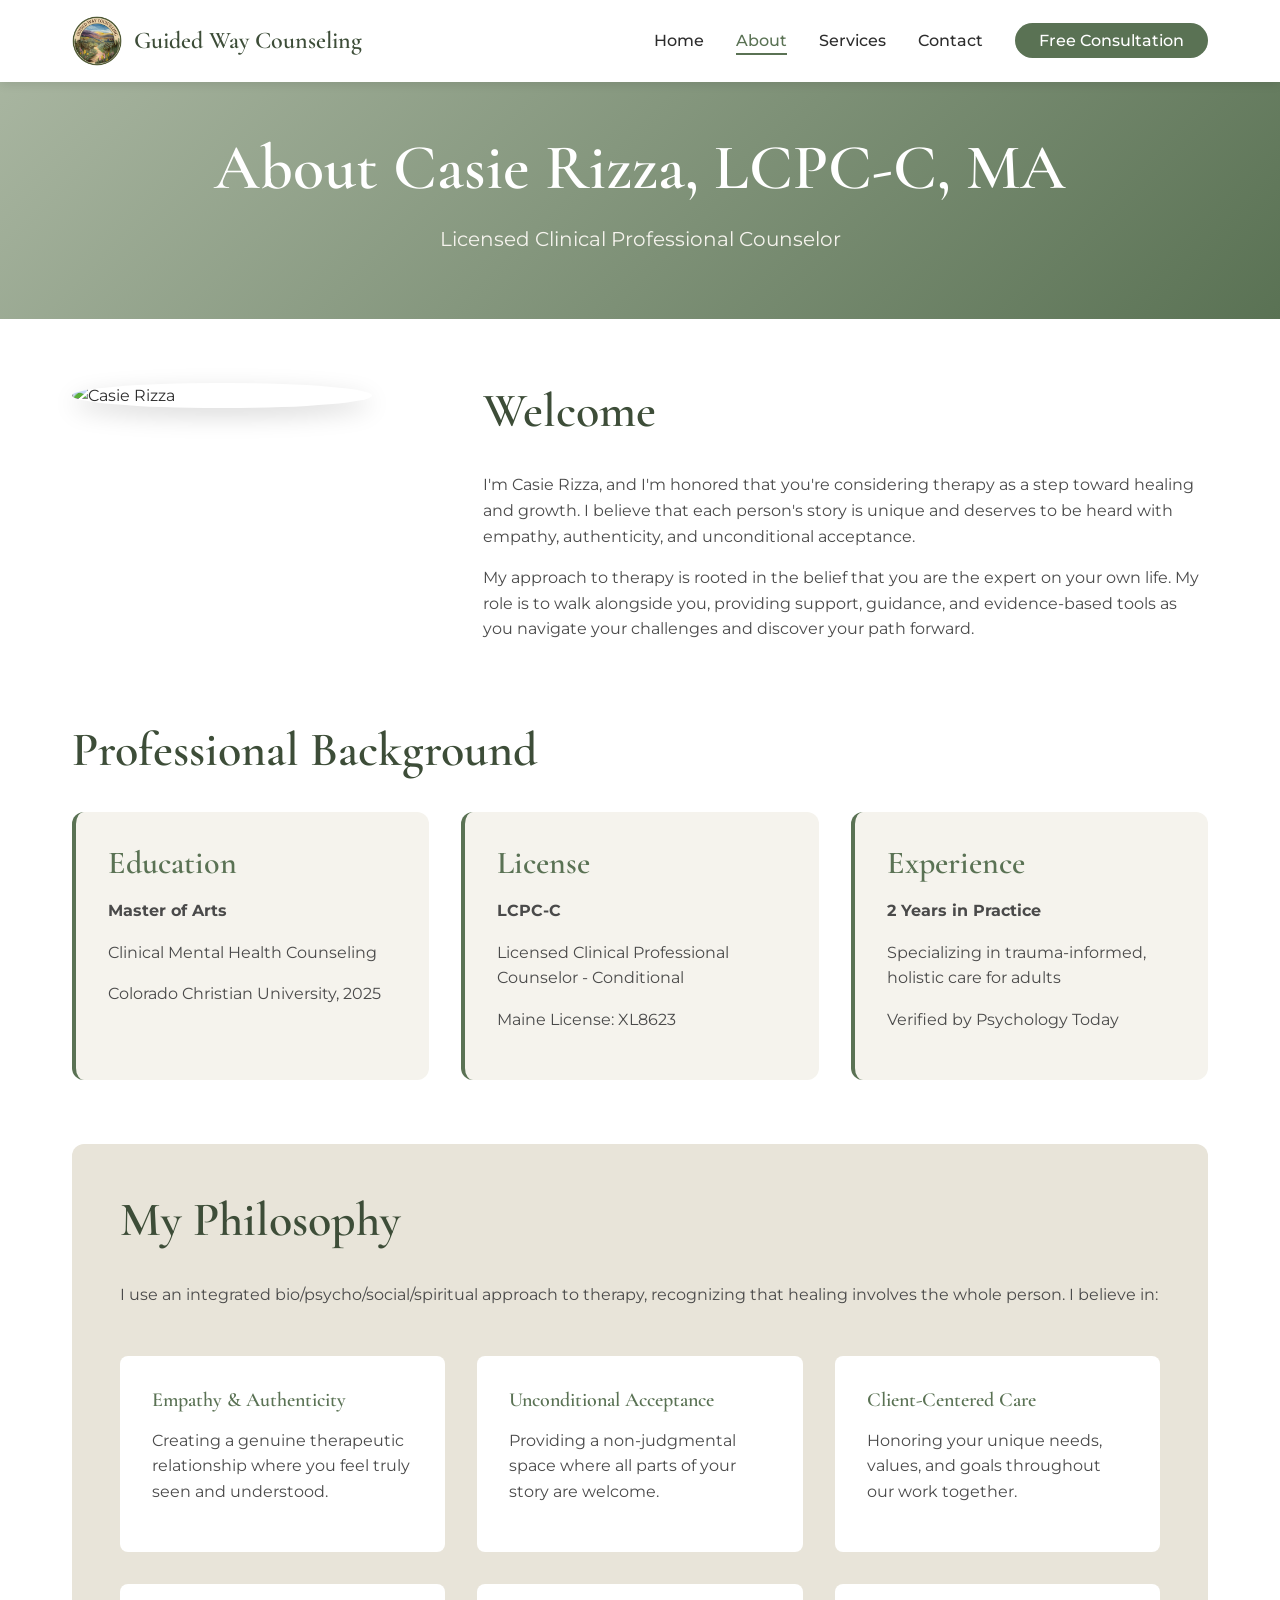
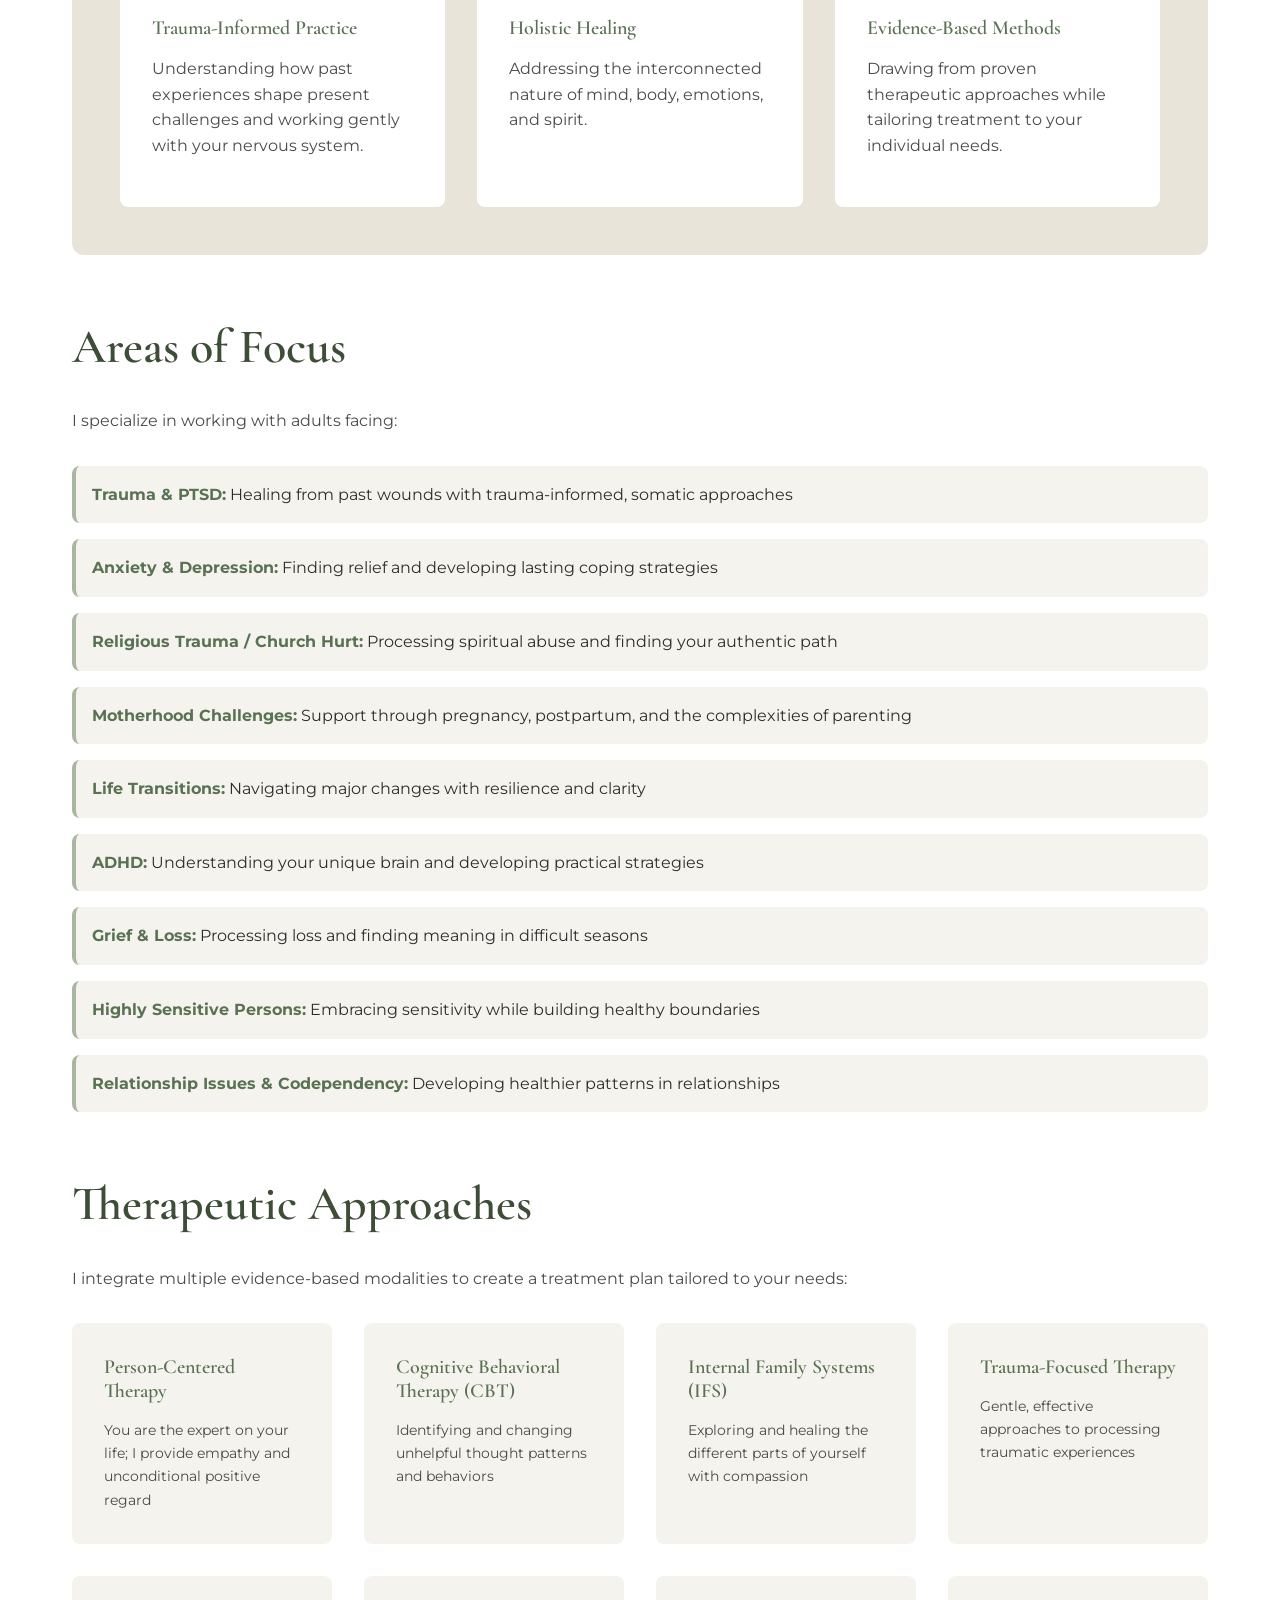
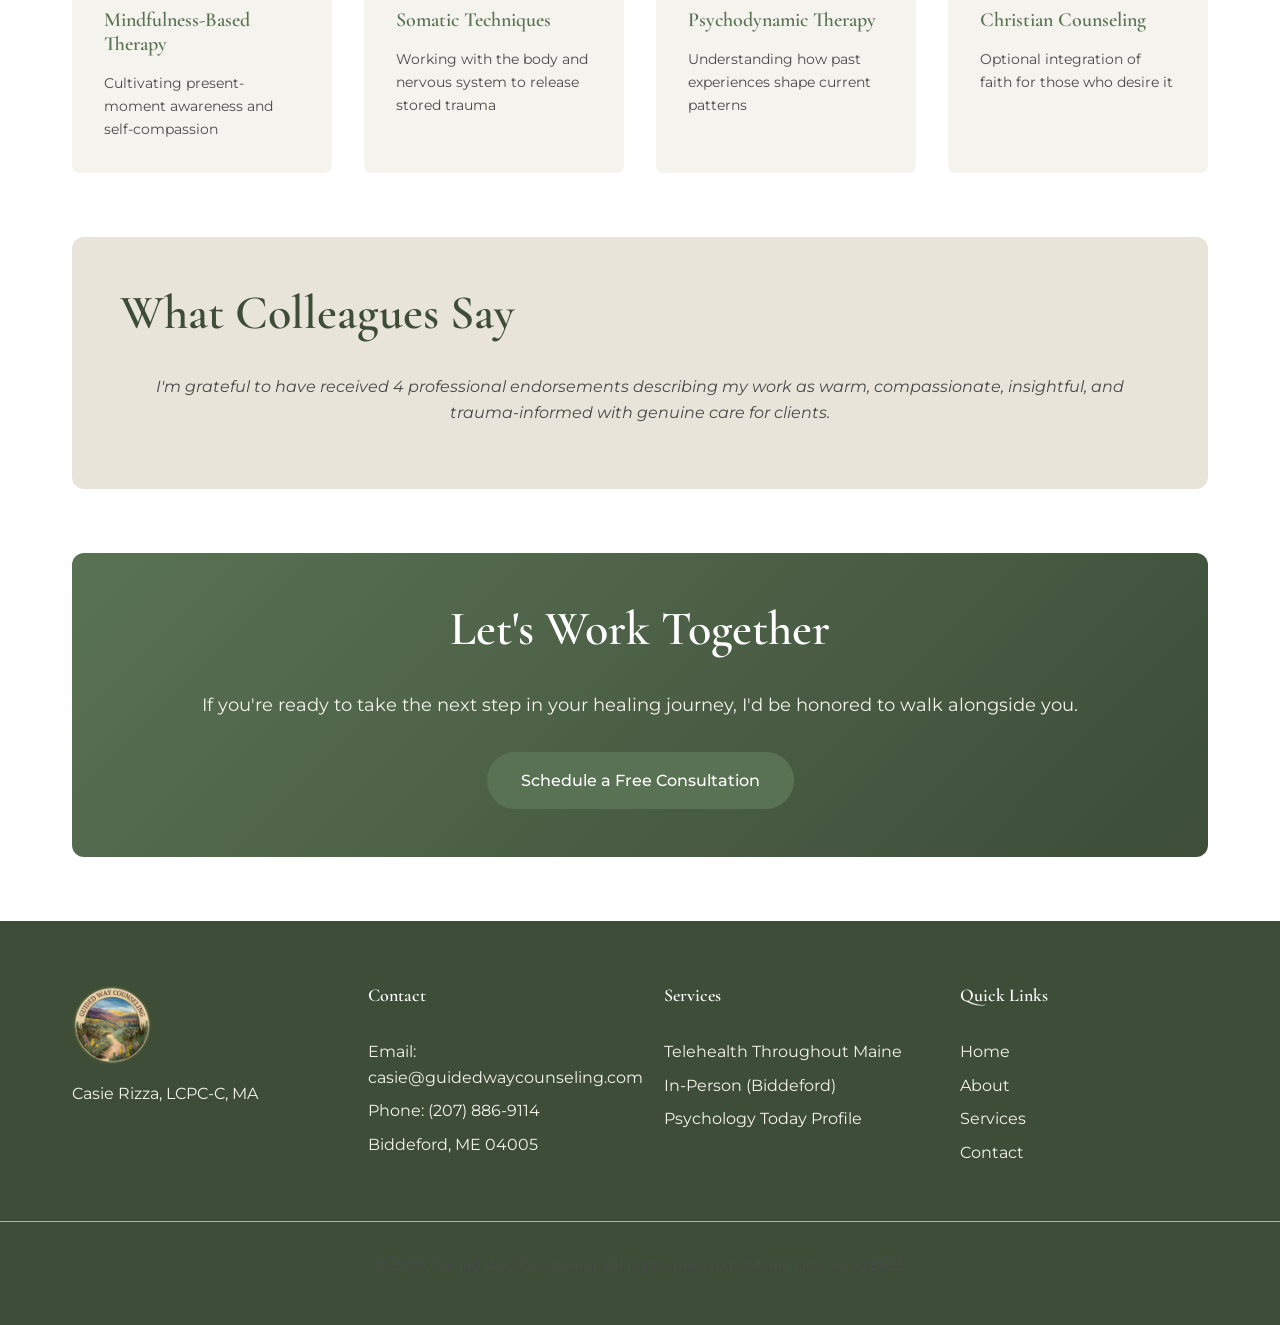
==== commit b252a96b: "Updated profile picture" ====
--- a/about.html
+++ b/about.html
@@ -43,7 +43,7 @@
         <div class="container">
             <div class="about-intro">
                 <div class="about-image">
-                    <img src="Resources/logo.png" alt="Casie Rizza">
+                    <img src="Resources/casie.jpeg" alt="Casie Rizza">
                 </div>
                 <div class="about-text">
                     <h2>Welcome</h2>
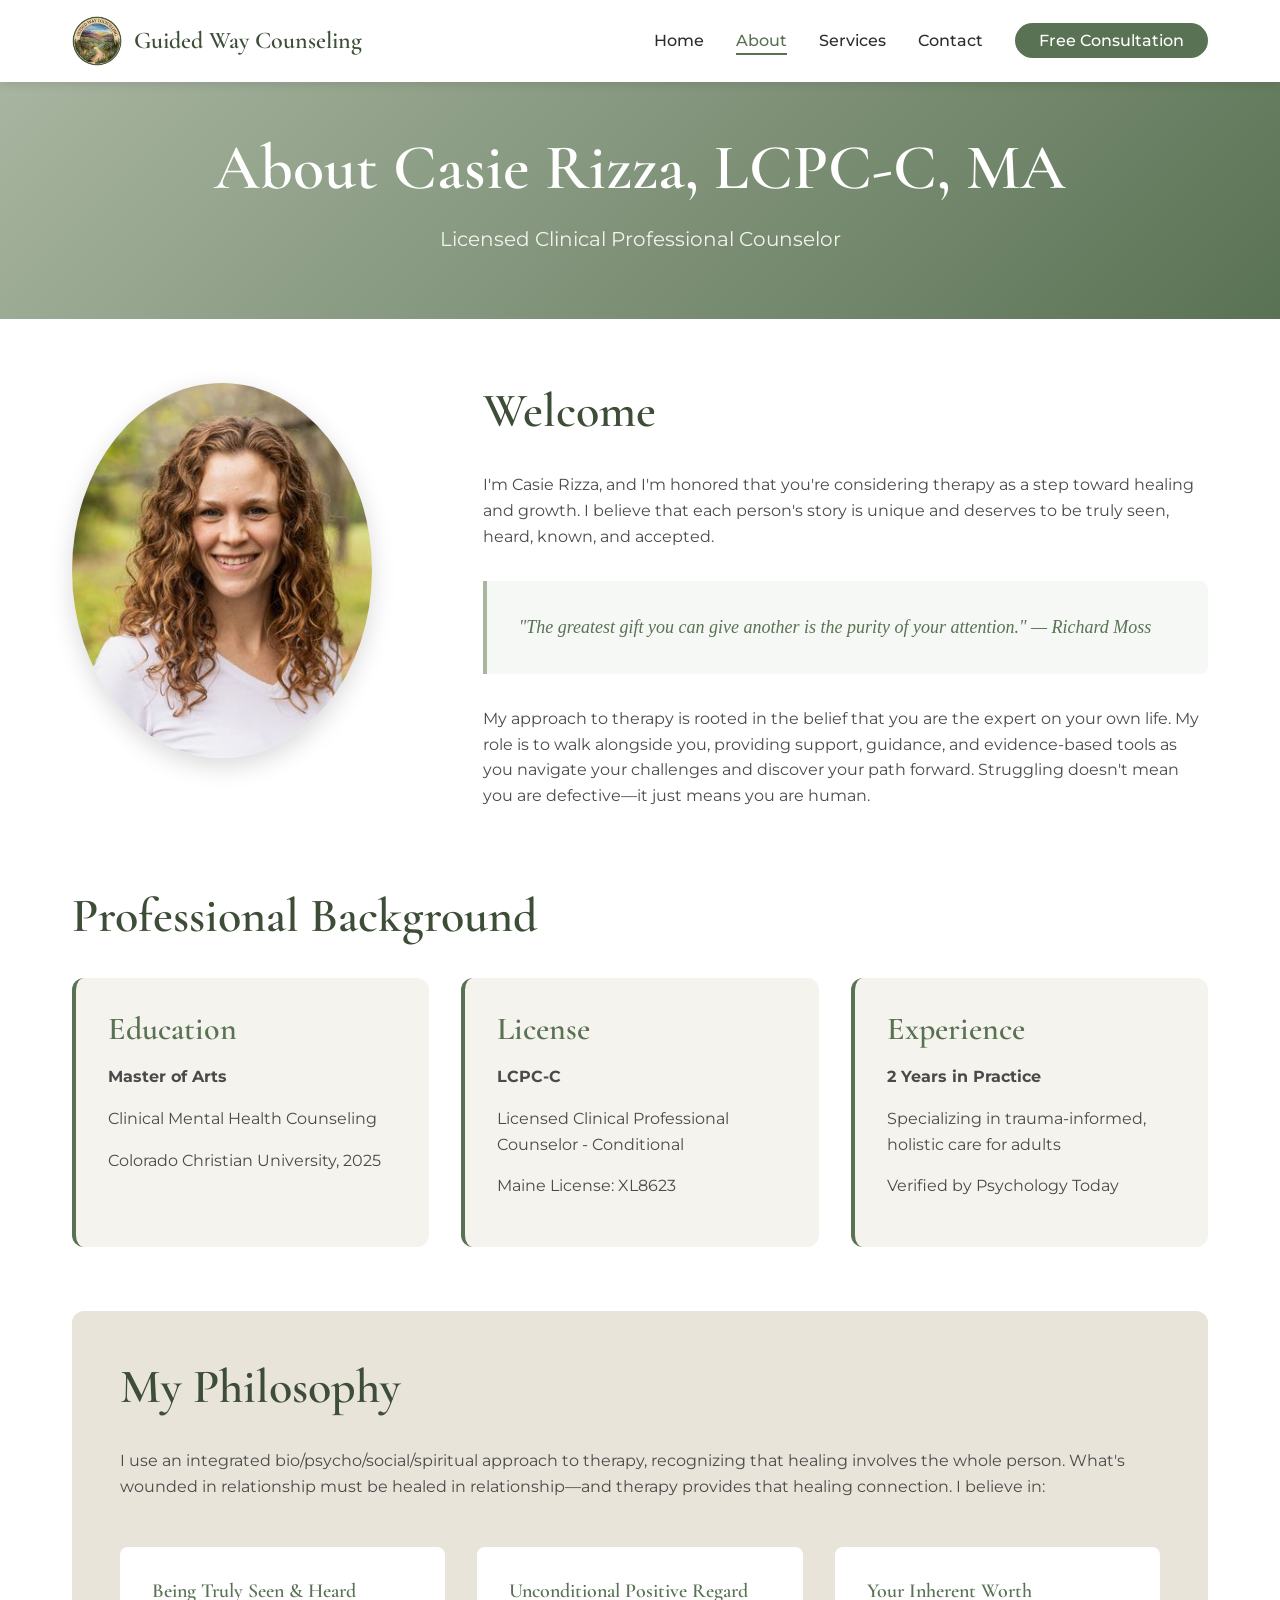
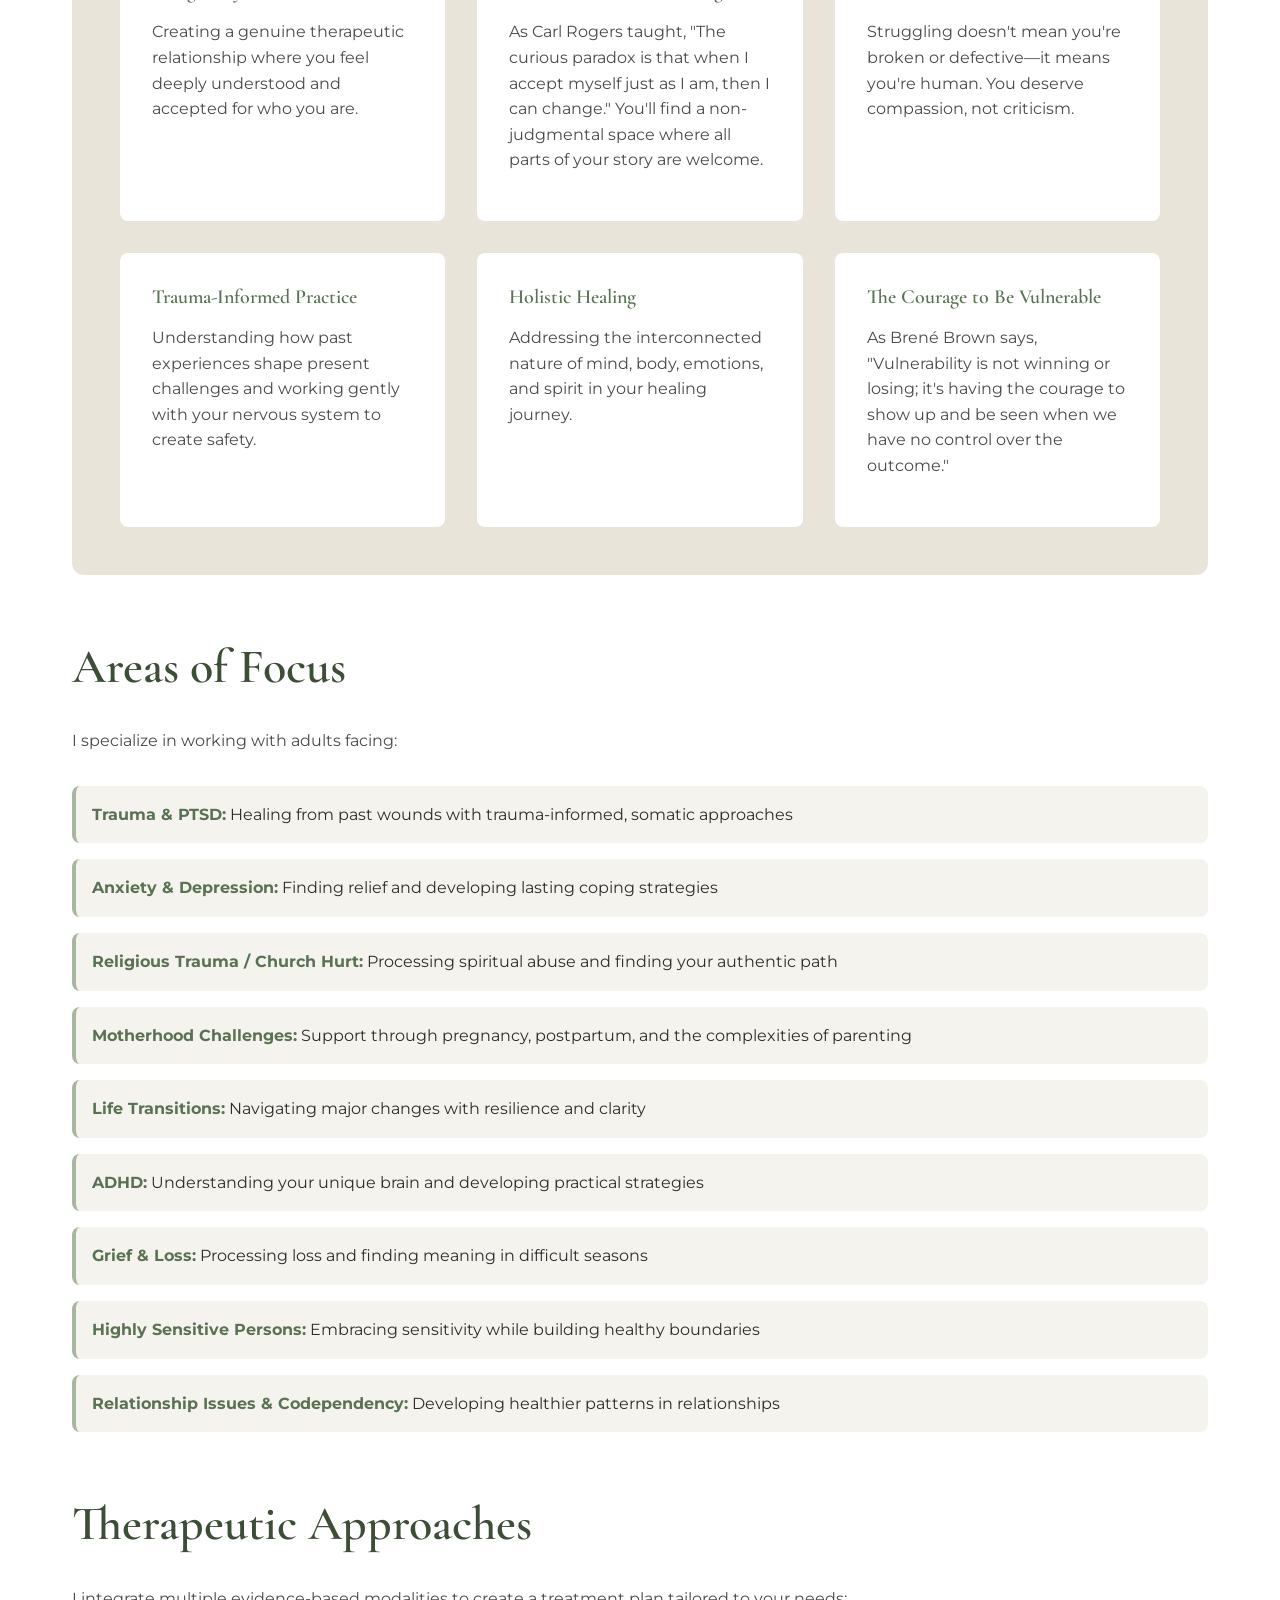
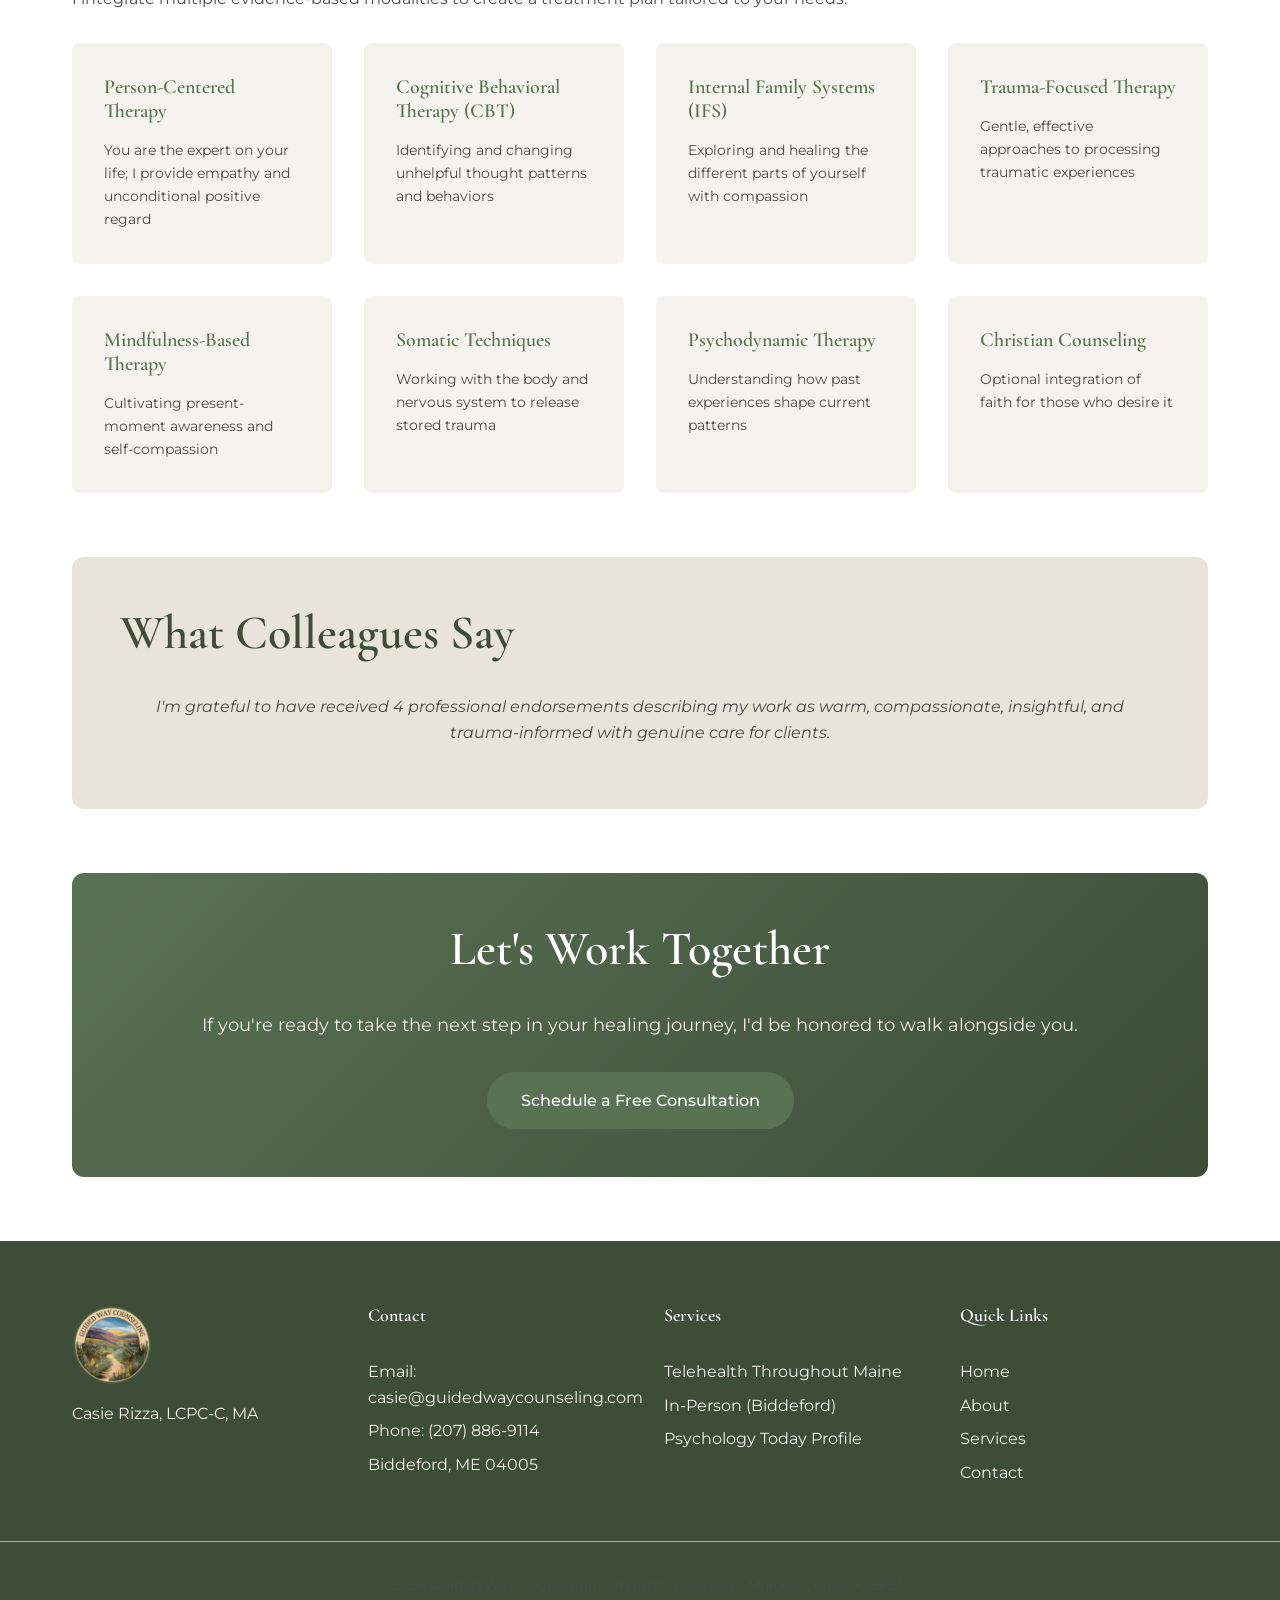
==== commit 0a7a494a: "added sentiment shift" ====
--- a/about.html
+++ b/about.html
@@ -47,8 +47,9 @@
                 </div>
                 <div class="about-text">
                     <h2>Welcome</h2>
-                    <p>I'm Casie Rizza, and I'm honored that you're considering therapy as a step toward healing and growth. I believe that each person's story is unique and deserves to be heard with empathy, authenticity, and unconditional acceptance.</p>
-                    <p>My approach to therapy is rooted in the belief that you are the expert on your own life. My role is to walk alongside you, providing support, guidance, and evidence-based tools as you navigate your challenges and discover your path forward.</p>
+                    <p>I'm Casie Rizza, and I'm honored that you're considering therapy as a step toward healing and growth. I believe that each person's story is unique and deserves to be truly seen, heard, known, and accepted.</p>
+                    <p class="quote-text">"The greatest gift you can give another is the purity of your attention." — Richard Moss</p>
+                    <p>My approach to therapy is rooted in the belief that you are the expert on your own life. My role is to walk alongside you, providing support, guidance, and evidence-based tools as you navigate your challenges and discover your path forward. Struggling doesn't mean you are defective—it just means you are human.</p>
                 </div>
             </div>
 
@@ -78,31 +79,31 @@
 
             <div class="philosophy">
                 <h2>My Philosophy</h2>
-                <p>I use an integrated bio/psycho/social/spiritual approach to therapy, recognizing that healing involves the whole person. I believe in:</p>
+                <p>I use an integrated bio/psycho/social/spiritual approach to therapy, recognizing that healing involves the whole person. What's wounded in relationship must be healed in relationship—and therapy provides that healing connection. I believe in:</p>
                 <div class="philosophy-points">
                     <div class="philosophy-item">
-                        <h3>Empathy & Authenticity</h3>
-                        <p>Creating a genuine therapeutic relationship where you feel truly seen and understood.</p>
-                    </div>
-                    <div class="philosophy-item">
-                        <h3>Unconditional Acceptance</h3>
-                        <p>Providing a non-judgmental space where all parts of your story are welcome.</p>
-                    </div>
-                    <div class="philosophy-item">
-                        <h3>Client-Centered Care</h3>
-                        <p>Honoring your unique needs, values, and goals throughout our work together.</p>
+                        <h3>Being Truly Seen & Heard</h3>
+                        <p>Creating a genuine therapeutic relationship where you feel deeply understood and accepted for who you are.</p>
+                    </div>
+                    <div class="philosophy-item">
+                        <h3>Unconditional Positive Regard</h3>
+                        <p>As Carl Rogers taught, "The curious paradox is that when I accept myself just as I am, then I can change." You'll find a non-judgmental space where all parts of your story are welcome.</p>
+                    </div>
+                    <div class="philosophy-item">
+                        <h3>Your Inherent Worth</h3>
+                        <p>Struggling doesn't mean you're broken or defective—it means you're human. You deserve compassion, not criticism.</p>
                     </div>
                     <div class="philosophy-item">
                         <h3>Trauma-Informed Practice</h3>
-                        <p>Understanding how past experiences shape present challenges and working gently with your nervous system.</p>
+                        <p>Understanding how past experiences shape present challenges and working gently with your nervous system to create safety.</p>
                     </div>
                     <div class="philosophy-item">
                         <h3>Holistic Healing</h3>
-                        <p>Addressing the interconnected nature of mind, body, emotions, and spirit.</p>
-                    </div>
-                    <div class="philosophy-item">
-                        <h3>Evidence-Based Methods</h3>
-                        <p>Drawing from proven therapeutic approaches while tailoring treatment to your individual needs.</p>
+                        <p>Addressing the interconnected nature of mind, body, emotions, and spirit in your healing journey.</p>
+                    </div>
+                    <div class="philosophy-item">
+                        <h3>The Courage to Be Vulnerable</h3>
+                        <p>As Brené Brown says, "Vulnerability is not winning or losing; it's having the courage to show up and be seen when we have no control over the outcome."</p>
                     </div>
                 </div>
             </div>
--- a/css/styles.css
+++ b/css/styles.css
@@ -98,6 +98,19 @@
 p {
     margin-bottom: var(--spacing-sm);
     color: var(--text-medium);
+}
+
+.intro-quote,
+.quote-text {
+    font-family: var(--font-heading);
+    font-size: 1.125rem;
+    font-style: italic;
+    color: var(--primary-green);
+    padding: var(--spacing-md);
+    margin: var(--spacing-md) 0;
+    border-left: 4px solid var(--sage);
+    background-color: rgba(168, 181, 160, 0.1);
+    border-radius: 0 8px 8px 0;
 }
 
 /* ========================================
